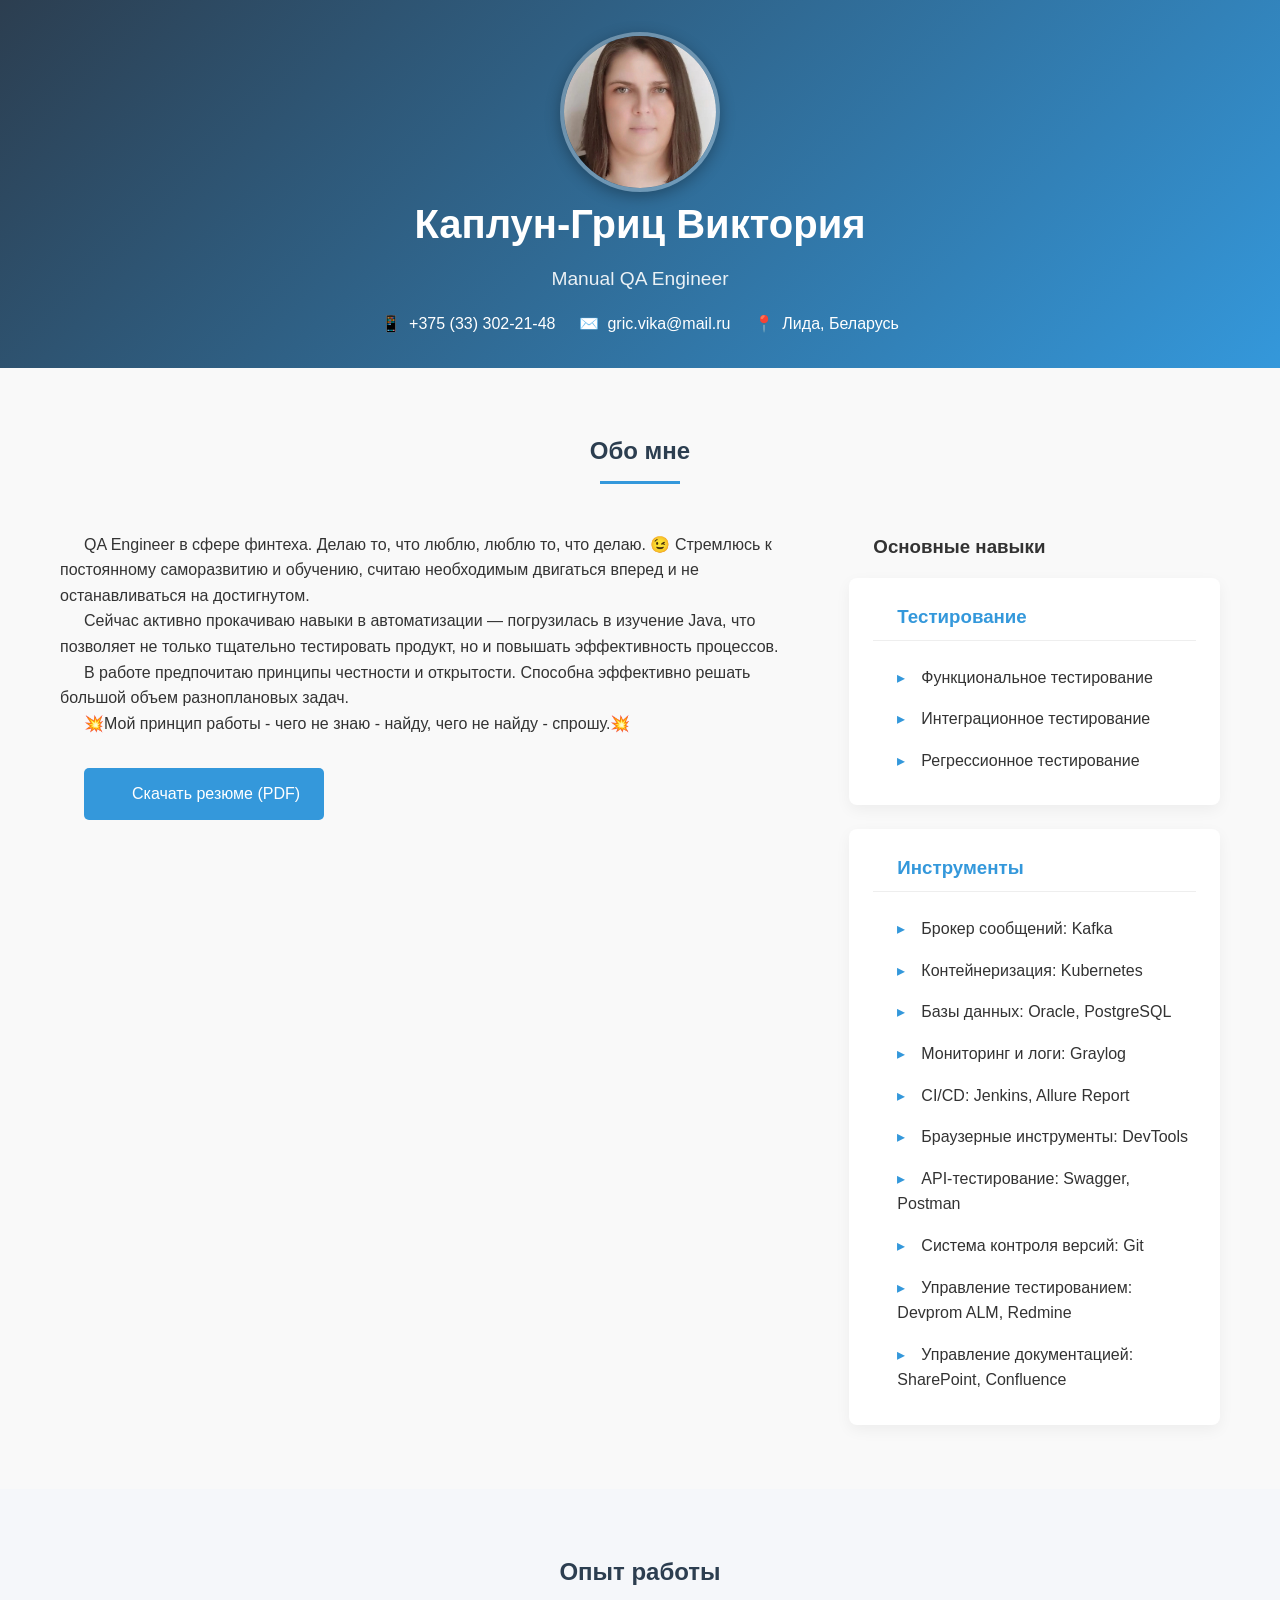
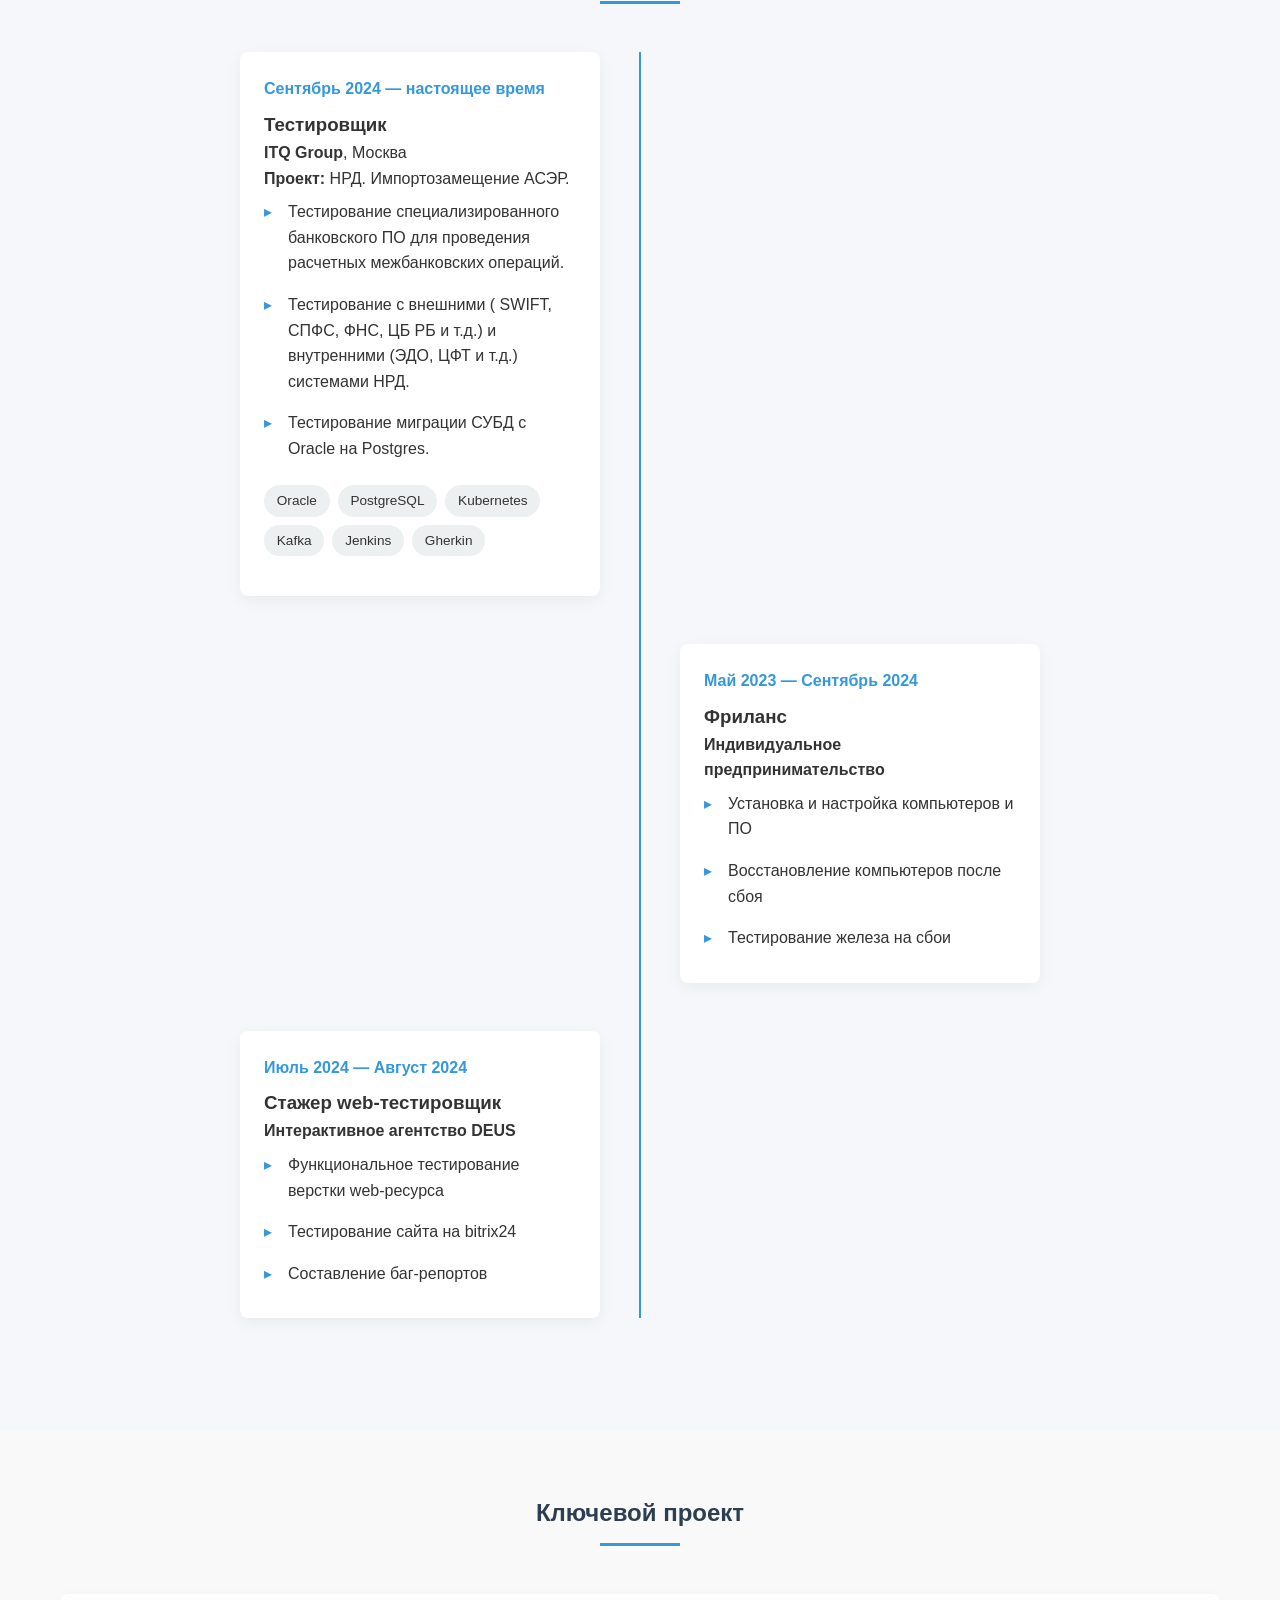
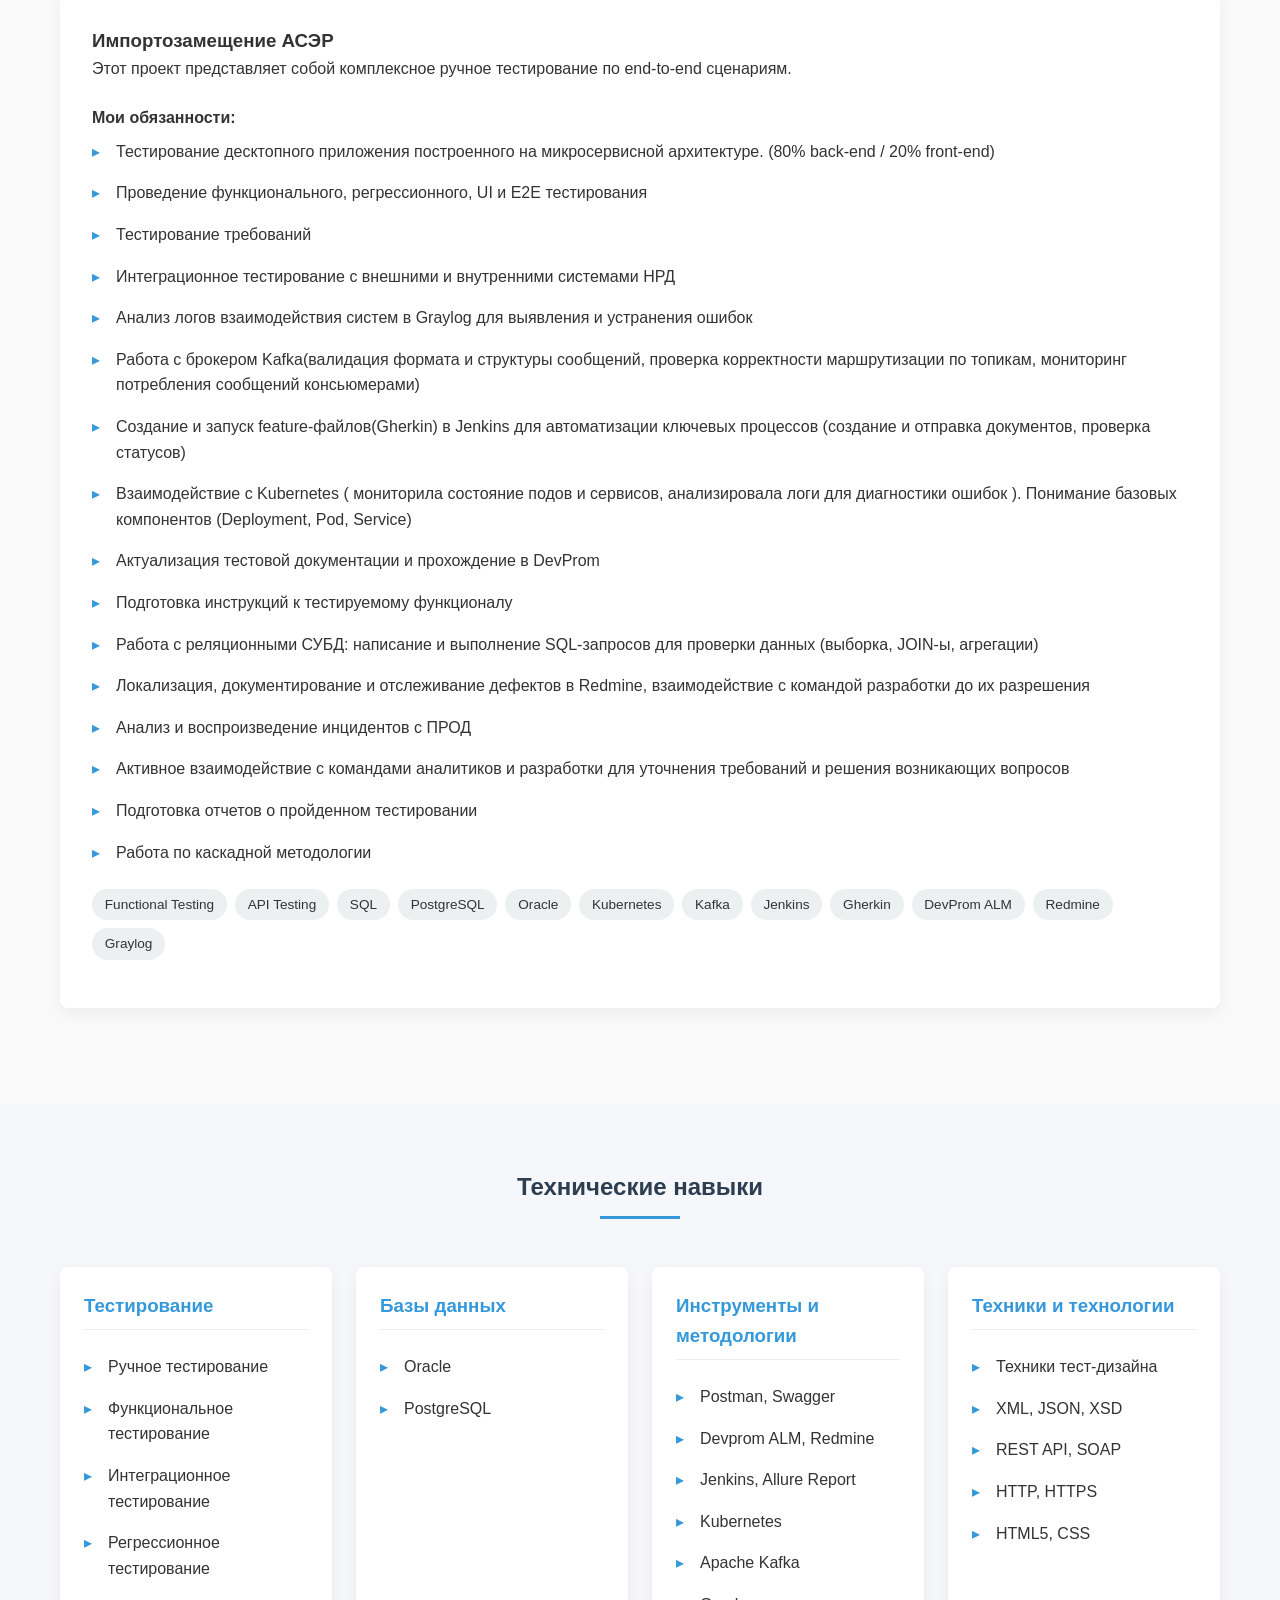
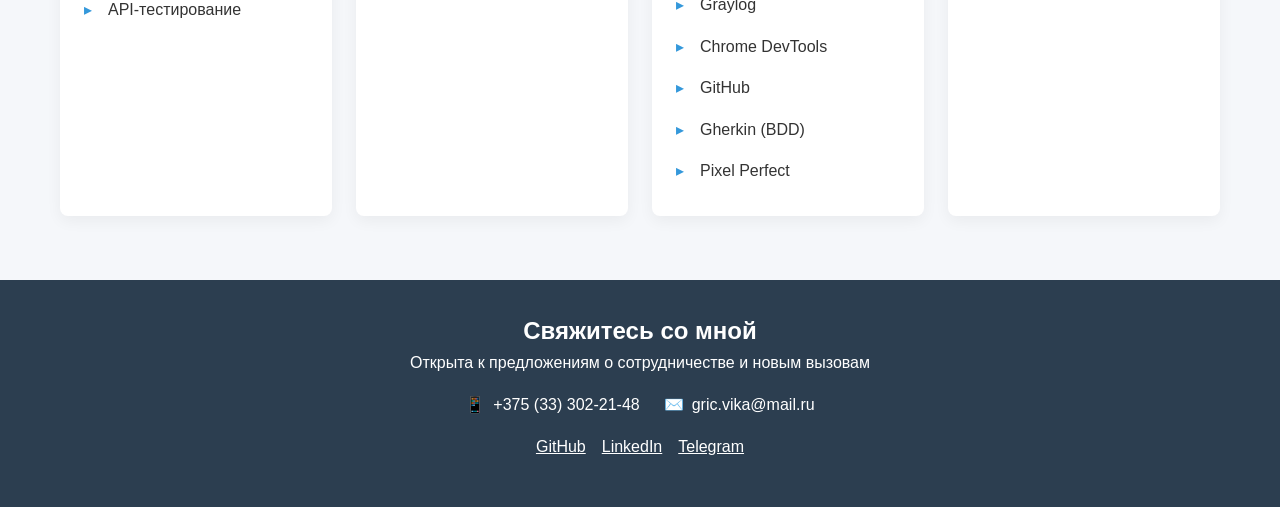
==== index.html @ e488e5c4 "Rename Untitled-2.html to index.html" ====
<!DOCTYPE html>
<html lang="ru">
<head>
    <meta charset="UTF-8">
    <meta name="viewport" content="width=device-width, initial-scale=1.0">
    <title>Каплун-Гриц Виктория | QA Engineer</title>
    <link rel="stylesheet" href="style.css">
</head>
<body>
    <header>
        <div class="container">
            <div class="header-content">
                <!-- Заглушка для фото - в реальном сайте нужно заменить на реальное фото -->
                    <img src="фото1.jpg" alt="avatar" class="header__avatar" />
                </div>
                <div>
                    <h1>Каплун-Гриц Виктория</h1>
                    <p class="tagline"> Manual QA Engineer</p>
                    <div class="contact-info">
                        <div class="contact-item">
                            <span>📱</span>
                            <span>+375 (33) 302-21-48</span>
                        </div>
                        <div class="contact-item">
                            <span>✉️</span>
                            <span>gric.vika@mail.ru</span>
                        </div>
                        <div class="contact-item">
                            <span>📍</span>
                            <span>Лида, Беларусь</span>
                        </div>
                    </div>
                </div>
            </div>
        </div>
    </header>

    <section id="about">
        <div class="container">
            <h2 class="section-title">Обо мне</h2>
            <div class="about-content">
                <div>
                    <p>QA Engineer в сфере финтеха. Делаю то, что люблю, люблю то, что делаю. <span>😉</span> Стремлюсь к постоянному саморазвитию и обучению, считаю необходимым двигаться вперед и не останавливаться на достигнутом.</p>
                    <p> Сейчас активно прокачиваю навыки в автоматизации — погрузилась в изучение Java, что позволяет не только тщательно тестировать продукт, но и повышать эффективность процессов.</p>
                    <p> В работе предпочитаю принципы честности и открытости. Способна эффективно решать большой объем разноплановых задач.</p> 
                    <p><span>💥</span>Мой принцип работы - чего не знаю - найду, чего не найду - спрошу.<span>💥</span></p>
                    
                    <div style="margin-top: 2rem;">
                        <a href="https://drive.google.com/file/d/1GbGP9nnU_aeHZglMym1OYXLiEDgFWVyx/view?usp=drivesdk" class="btn">Скачать резюме (PDF)</a>
                    </div>
                </div>
                
                <div>
                    <h3 style="margin-bottom: 1rem;">Основные навыки</h3>
                    <div class="skills-grid">
                        <div class="skill-category">
                            <h3>Тестирование</h3>
                            <ul class="skill-list">
                                <li>Функциональное тестирование</li>
                                <li>Интеграционное тестирование</li>
                                <li>Регрессионное тестирование</li>
                            </ul>
                        </div>
                        
                        <div class="skill-category">
                            <h3>Инструменты</h3>
                            <ul class="skill-list">
                                <li>Брокер сообщений: Kafka</li>
                                <li>Контейнеризация: Kubernetes</li>
                                <li>Базы данных: Oracle, PostgreSQL</li>
                                <li>Мониторинг и логи: Graylog</li>
                                <li>CI/CD: Jenkins, Allure Report</li>
                                <li>Браузерные инструменты: DevTools</li>
                                <li>API-тестирование: Swagger, Postman</li>
                                <li>Система контроля версий: Git</li>
                                <li>Управление тестированием: Devprom ALM, Redmine</li>
                                <li>Управление документацией: SharePoint, Confluence</li>
                            </ul>
                        </div>
                    </div>
                </div>
            </div>
        </div>
    </section>

    <section id="experience" style="background-color: #f5f7fa;">
        <div class="container">
            <h2 class="section-title">Опыт работы</h2>
            
            <div class="timeline">
                <div class="timeline-item">
                    <div class="timeline-content">
                        <div class="timeline-date">Сентябрь 2024 — настоящее время</div>
                        <h3>Тестировщик</h3>
                        <p><strong>ITQ Group</strong>, Москва</p>
                        <p><strong>Проект:</strong> НРД. Импортозамещение АСЭР.</p>
                        <ul class="skill-list">
                        <li>Тестирование специализированного банковского ПО для проведения расчетных
                          межбанковских операций.</li> 
                        <li>Тестирование с внешними ( SWIFT, СПФС, ФНС, ЦБ РБ и т.д.) и
                          внутренними (ЭДО, ЦФТ и т.д.) системами НРД.</li>
                        <li>Тестирование миграции СУБД с Oracle на Postgres.</li>
                        </ul>
                        <div class="tech-stack">
                            <span class="tech-tag">Oracle</span>
                            <span class="tech-tag">PostgreSQL</span>
                            <span class="tech-tag">Kubernetes</span>
                            <span class="tech-tag">Kafka</span>
                            <span class="tech-tag">Jenkins</span>
                            <span class="tech-tag">Gherkin</span>
                        </div>
                    </div>
                </div>
                
                <div class="timeline-item">
                    <div class="timeline-content">
                        <div class="timeline-date">Май 2023 — Сентябрь 2024</div>
                        <h3>Фриланс</h3>
                        <p><strong>Индивидуальное предпринимательство</strong></p>
                        <ul class="skill-list">
                            <li>Установка и настройка компьютеров и ПО</li>
                            <li>Восстановление компьютеров после сбоя</li>
                            <li>Тестирование железа на сбои</li>
                        </ul>
                    </div>
                </div>
                
                <div class="timeline-item">
                    <div class="timeline-content">
                        <div class="timeline-date">Июль 2024 — Август 2024</div>
                        <h3>Стажер web-тестировщик</h3>
                        <p><strong>Интерактивное агентство DEUS</strong></p>
                        <ul class="skill-list">
                            <li>Функциональное тестирование верстки web-ресурса</li>
                            <li>Тестирование сайта на bitrix24</li>
                            <li>Составление баг-репортов</li>
                        </ul>
                    </div>
                </div>
            </div>
        </div>
    </section>

    <section id="projects">
        <div class="container">
            <h2 class="section-title">Ключевой проект</h2>
            
            <div class="project-highlight">
                <h3>Импортозамещение АСЭР</h3>
                <p>Этот проект представляет собой комплексное ручное тестирование по end-to-end сценариям.</p>
                
                <h4 style="margin-top: 1.5rem;">Мои обязанности:</h4>
                <ul class="skill-list">
                    <li>Тестирование десктопного приложения построенного на микросервисной архитектуре. (80%
back-end / 20% front-end)</li>
                    <li>Проведение функционального, регрессионного, UI и E2E тестирования</li>
                    <li>Тестирование требований</li>
                    <li>Интеграционное тестирование с внешними и внутренними системами НРД</li>
                    <li>Анализ логов взаимодействия систем в Graylog для выявления и устранения ошибок</li>
                    <li>Работа с брокером Kafka(валидация формата и структуры сообщений, проверка
корректности маршрутизации по топикам, мониторинг потребления сообщений
консьюмерами)</li>
                    <li>Создание и запуск feature-файлов(Gherkin) в Jenkins для автоматизации ключевых процессов
(создание и отправка документов, проверка статусов)</li>
                    <li>Взаимодействие с Kubernetes ( мониторила состояние подов и сервисов, анализировала логи
для диагностики ошибок ). Понимание базовых компонентов (Deployment, Pod, Service)</li>
                    <li>Актуализация тестовой документации и прохождение в DevProm</li>
                    <li>Подготовка инструкций к тестируемому функционалу</li>
                    <li>Работа с реляционными СУБД: написание и выполнение SQL-запросов для проверки данных
(выборка, JOIN-ы, агрегации)</li>
                    <li>Локализация, документирование и отслеживание дефектов в Redmine, взаимодействие с
командой разработки до их разрешения</li>
                    <li>Анализ и воспроизведение инцидентов с ПРОД</li>
                    <li>Активное взаимодействие с командами аналитиков и разработки для уточнения требований
и решения возникающих вопросов</li>
                    <li>Подготовка отчетов о пройденном тестировании</li>
                    <li>Работа по каскадной методологии</li>
                </ul>
                
                <div class="tech-stack">
                    <span class="tech-tag">Functional Testing</span>
                    <span class="tech-tag">API Testing</span>
                    <span class="tech-tag">SQL</span>
                    <span class="tech-tag">PostgreSQL</span>
                    <span class="tech-tag">Oracle</span>
                    <span class="tech-tag">Kubernetes</span>
                    <span class="tech-tag">Kafka</span>
                    <span class="tech-tag">Jenkins</span>
                    <span class="tech-tag">Gherkin</span>
                    <span class="tech-tag">DevProm ALM</span>
                    <span class="tech-tag">Redmine</span>
                    <span class="tech-tag">Graylog</span>
                </div>
            </div>
        </div>
    </section>

    <section id="skills" style="background-color: #f5f7fa;">
        <div class="container">
            <h2 class="section-title">Технические навыки</h2>
            
            <div class="skills-grid">
                <div class="skill-category">
                    <h3>Тестирование</h3>
                    <ul class="skill-list">
                        <li>Ручное тестирование</li>
                        <li>Функциональное тестирование</li>
                        <li>Интеграционное тестирование</li>
                        <li>Регрессионное тестирование</li>
                        <li>API-тестирование</li>
                    </ul>
                </div>
                
                <div class="skill-category">
                    <h3>Базы данных</h3>
                    <ul class="skill-list">
                        <li>Oracle</li>
                        <li>PostgreSQL</li>
                    </ul>
                </div>
                
                <div class="skill-category">
                    <h3>Инструменты и методологии</h3>
                    <ul class="skill-list">
                        <li>Postman, Swagger</li>
                        <li>Devprom ALM, Redmine</li>
                        <li>Jenkins, Allure Report</li>
                        <li>Kubernetes</li>
                        <li>Apache Kafka</li>
                        <li>Graylog</li>
                        <li>Chrome DevTools</li>
                        <li>GitHub</li>
                        <li>Gherkin (BDD)</li>
                        <li>Pixel Perfect</li>
                    </ul>
                </div>
                
                <div class="skill-category">
                    <h3>Техники и технологии</h3>
                    <ul class="skill-list">
                        <li>Техники тест-дизайна</li>
                        <li>XML, JSON, XSD</li>
                        <li>REST API, SOAP</li>
                        <li>HTTP, HTTPS</li>
                        <li>HTML5, CSS</li>
                    </ul>
                </div>
            </div>
        </div>
    </section>

    <footer>
        <div class="container">
            <h2>Свяжитесь со мной</h2>
            <p>Открыта к предложениям о сотрудничестве и новым вызовам</p>
            
            <div class="contact-info">
                <div class="contact-item">
                    <span>📱</span>
                    <span>+375 (33) 302-21-48</span>
                </div>
                <div class="contact-item">
                    <span>✉️</span>
                    <span>gric.vika@mail.ru</span>
                </div>
            </div>
            
            <div class="social-links">
                <!-- В реальном сайте нужно добавить реальные ссылки -->
                <a href="https://github.com/ViktoryiaKaplunHryts" style="color: white;">GitHub</a>
                <a href="https://www.linkedin.com/in/victoryia-kaplun-hryts-qa-engineer/" style="color: white;">LinkedIn</a>
                <a href="https://t.me/Victoryia_Kaplun_Hryts" style="color: white;">Telegram</a>
            </div>
        </div>
    </footer>
</body>
</html>
---- style.css ----
:root {
    --primary: #2c3e50;
    --secondary: #3498db;
    --accent: #e74c3c;
    --light: #ecf0f1;
    --dark: #2c3e50;
    --gray: #95a5a6;
}

* {
    margin: 0;
    padding: 0;
    box-sizing: border-box;
    font-family: 'Segoe UI', Tahoma, Geneva, Verdana, sans-serif;
}

body {
    background-color: #f9f9f9;
    color: #333;
    line-height: 1.6;
}

.container {
    max-width: 1200px;
    margin: 0 auto;
    padding: 0 20px;
}

header {
    background: linear-gradient(135deg, var(--primary), var(--secondary));
    color: white;
    padding: 2rem 0;
    text-align: center;
}

.header-content {
    display: flex;
    flex-direction: column;
    align-items: center;
    gap: 1rem;
}
.header__avatar {
    border-radius: 50%;
    border: 4px solid rgba(255, 255, 255, 0.3);
    box-shadow: 0 4px 15px 0px rgba(0, 0, 0, 0.3);
    object-fit: cover;
    width: 160px;
    height: 160px;
    display: block;
    margin: 0 auto;
}

.header__avatar:hover {
    border: 4px solid #ffd700;
    transform: scale(1.05);
    transition: all 0.3s ease;
}
.profile-img {
    width: 150px;
    height: 150px;
    border-radius: 50%;
    object-fit: cover;
    border: 5px solid rgba(255,255,255,0.3);
}

h1 {
    font-size: 2.5rem;
    margin-bottom: 0.5rem;
}

.tagline {
    font-size: 1.2rem;
    opacity: 0.9;
}

.contact-info {
    display: flex;
    gap: 1.5rem;
    margin-top: 1rem;
    flex-wrap: wrap;
    justify-content: center;
}

.contact-item {
    display: flex;
    align-items: center;
    gap: 0.5rem;
}

section {
    padding: 4rem 0;
}

.section-title {
    text-align: center;
    margin-bottom: 3rem;
    color: var(--primary);
    position: relative;
}

.section-title:after {
    content: '';
    display: block;
    width: 80px;
    height: 3px;
    background: var(--secondary);
    margin: 10px auto;
}

.about-content {
    display: grid;
    grid-template-columns: 2fr 1fr;
    gap: 3rem;
    align-items: start;
    text-indent: 1.5em;
}

.skills-grid {
    display: grid;
    grid-template-columns: repeat(auto-fill, minmax(250px, 1fr));
    gap: 1.5rem;
}

.skill-category {
    background: white;
    border-radius: 8px;
    padding: 1.5rem;
    box-shadow: 0 5px 15px rgba(0,0,0,0.05);
    transition: transform 0.3s ease;
}

.skill-category:hover {
    transform: translateY(-5px);
}

.skill-category h3 {
    color: var(--secondary);
    margin-bottom: 1rem;
    padding-bottom: 0.5rem;
    border-bottom: 1px solid #eee;
}

.skill-list {
    list-style-type: none;
}

.skill-list li {
    padding: 0.5rem 0;
    position: relative;
    padding-left: 1.5rem;
}

.skill-list li:before {
    content: '▸';
    position: absolute;
    left: 0;
    color: var(--secondary);
}

.timeline {
    position: relative;
    max-width: 800px;
    margin: 0 auto;
}

.timeline:before {
    content: '';
    position: absolute;
    left: 50%;
    top: 0;
    bottom: 0;
    width: 2px;
    background: var(--secondary);
    transform: translateX(-50%);
}

.timeline-item {
    margin-bottom: 3rem;
    position: relative;
    width: 45%;
}

.timeline-item:nth-child(odd) {
    left: 0;
}

.timeline-item:nth-child(even) {
    left: 55%;
}

.timeline-content {
    background: white;
    padding: 1.5rem;
    border-radius: 8px;
    box-shadow: 0 5px 15px rgba(0,0,0,0.05);
}

.timeline-date {
    font-weight: bold;
    color: var(--secondary);
    margin-bottom: 0.5rem;
    
}

.project-highlight {
    background: white;
    border-radius: 8px;
    padding: 2rem;
    margin-bottom: 2rem;
    box-shadow: 0 5px 15px rgba(0,0,0,0.05);
}

.tech-stack {
    display: flex;
    flex-wrap: wrap;
    gap: 0.5rem;
    margin: 1rem 0;
}

.tech-tag {
    background: var(--light);
    padding: 0.3rem 0.8rem;
    border-radius: 20px;
    font-size: 0.85rem;
}

footer {
    background: var(--dark);
    color: white;
    text-align: center;
    padding: 2rem 0;
}

.social-links {
    display: flex;
    justify-content: center;
    gap: 1rem;
    margin: 1rem 0;
}

.btn {
    display: inline-block;
    background: var(--secondary);
    color: white;
    padding: 0.8rem 1.5rem;
    border-radius: 5px;
    text-decoration: none;
    transition: background 0.3s ease;
}

.btn:hover {
    background: #2980b9;
}

@media (max-width: 768px) {
    .about-content {
        grid-template-columns: 1fr;
    }
    
    .timeline:before {
        left: 30px;
    }
    
    .timeline-item {
        width: 100%;
        padding-left: 70px;
    }
    
    .timeline-item:nth-child(even) {
        left: 0;
    }
}
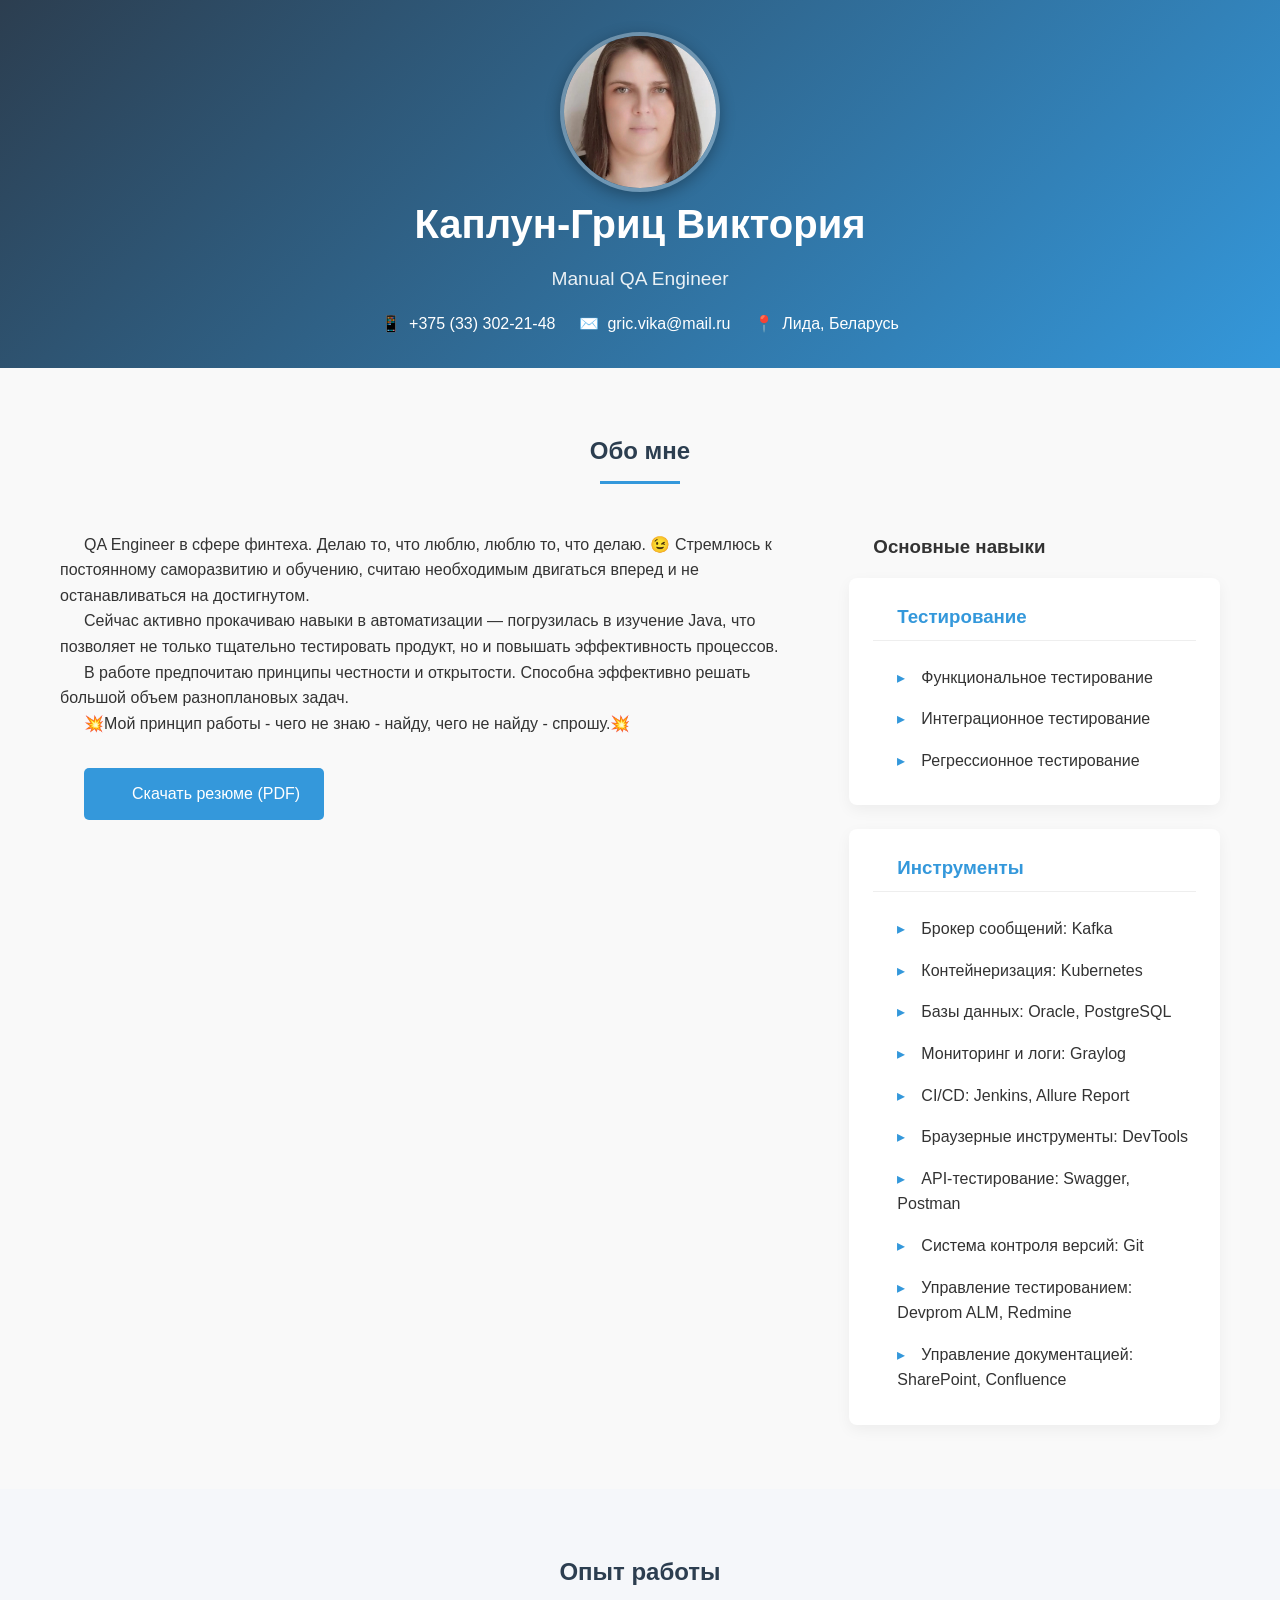
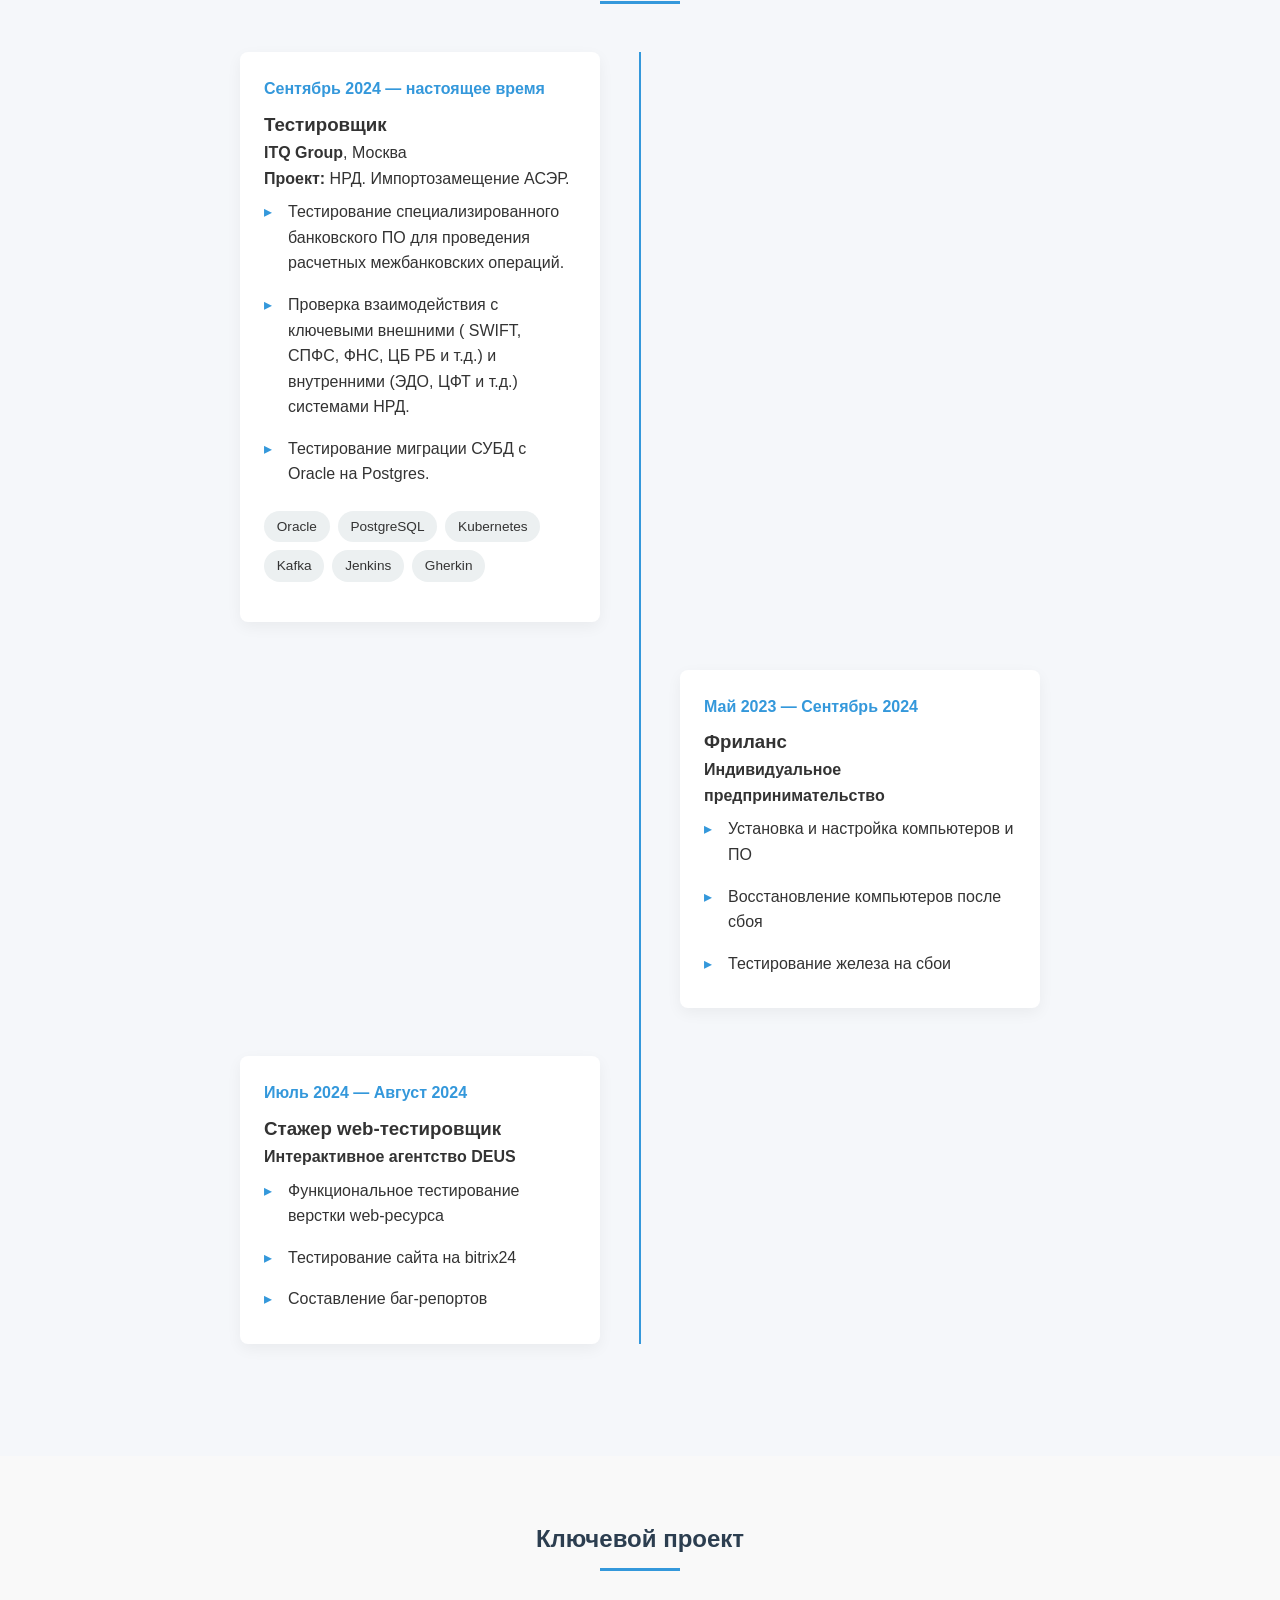
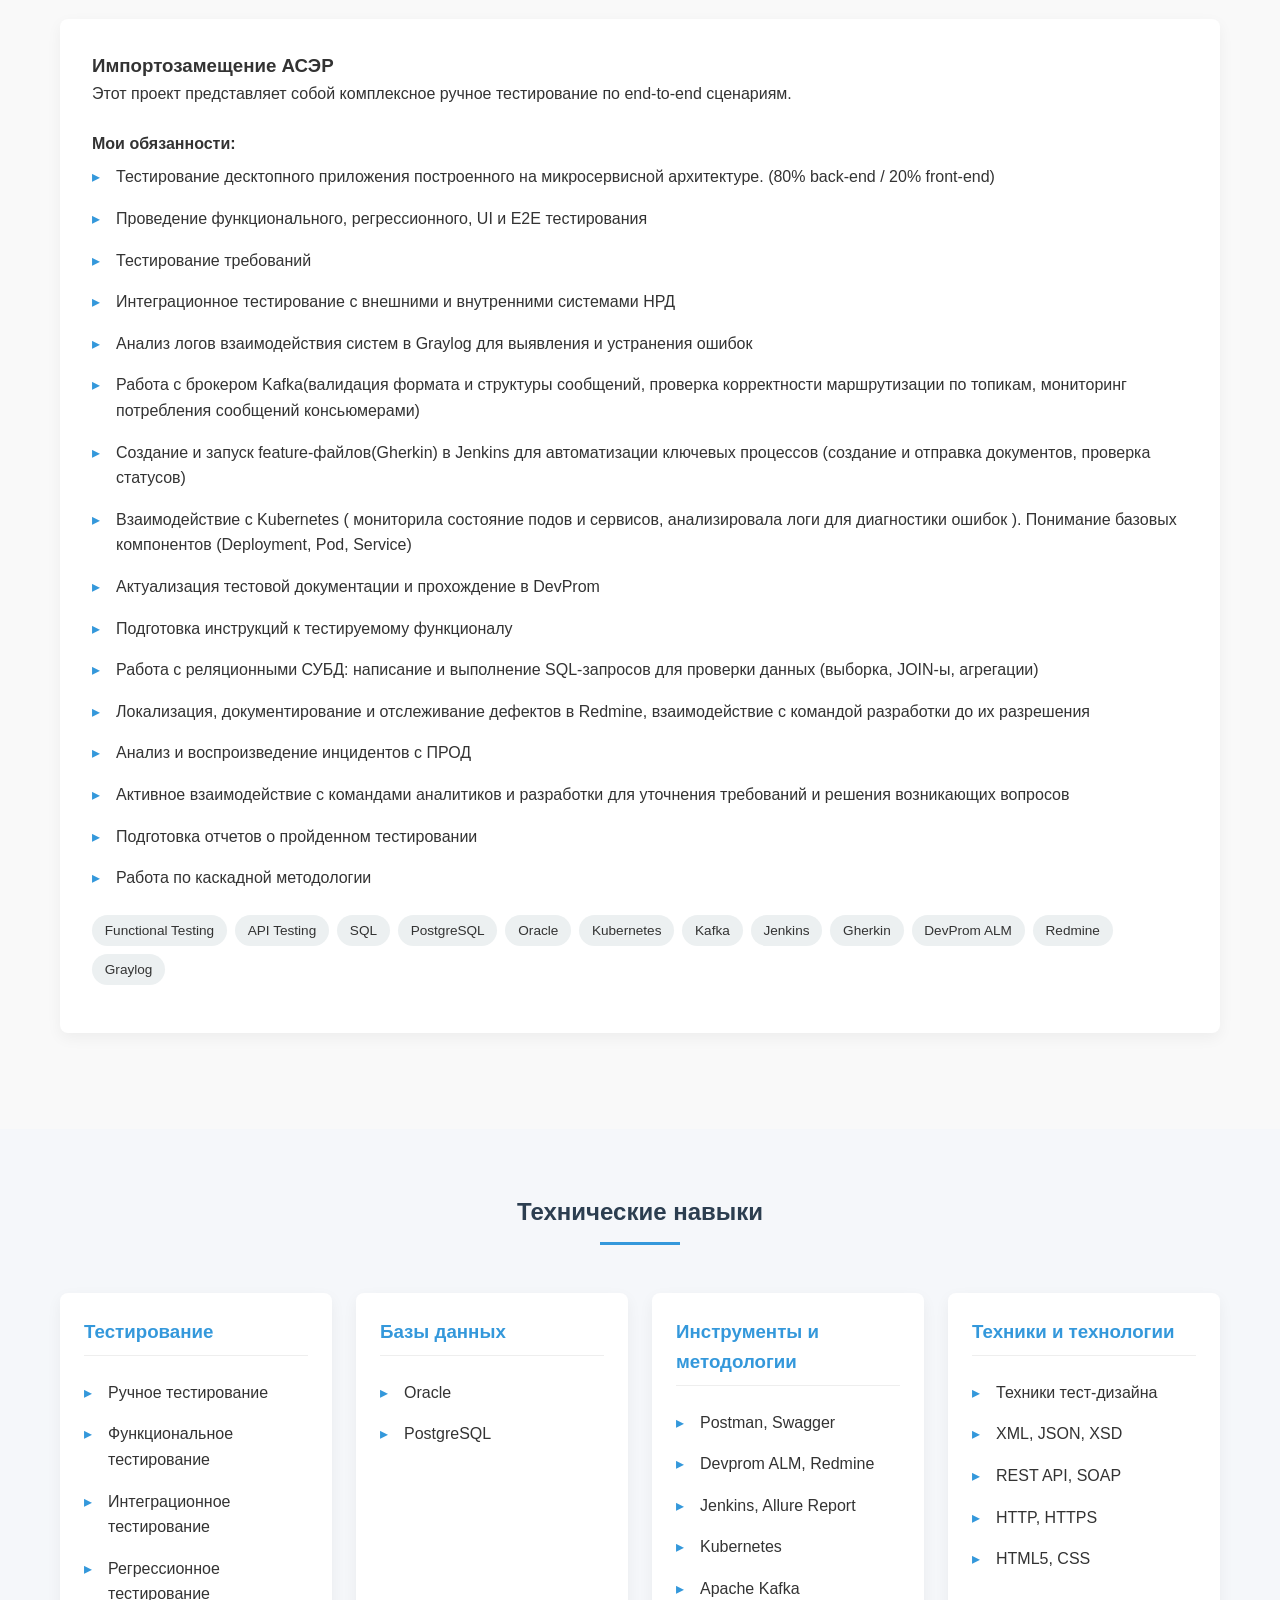
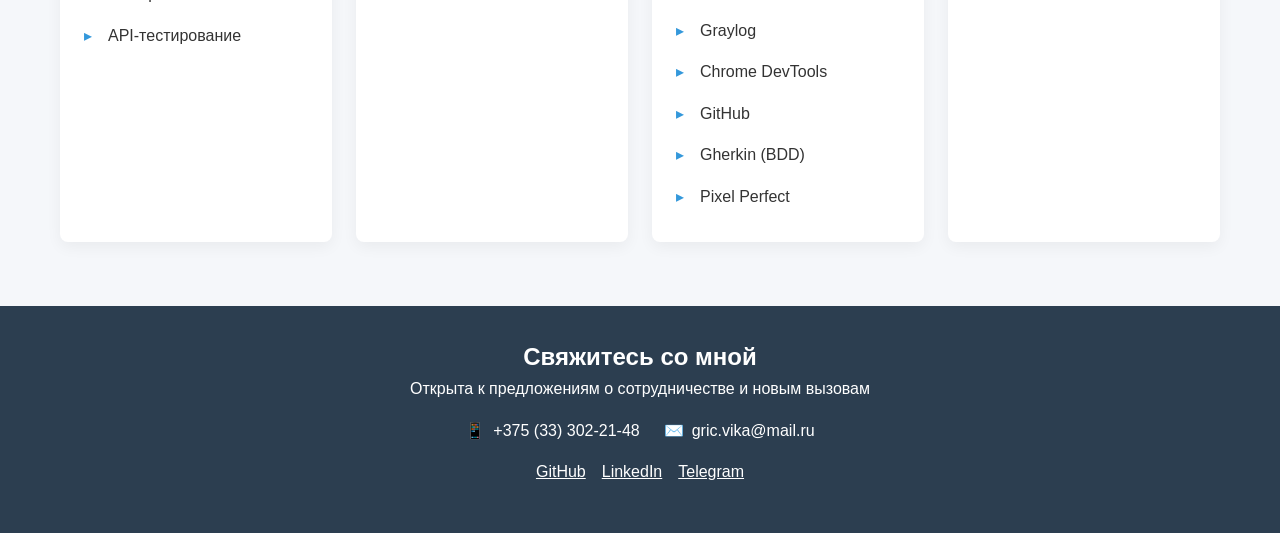
==== commit ae7c1018: "Update index.html" ====
--- a/index.html
+++ b/index.html
@@ -97,8 +97,7 @@
                         <ul class="skill-list">
                         <li>Тестирование специализированного банковского ПО для проведения расчетных
                           межбанковских операций.</li> 
-                        <li>Тестирование с внешними ( SWIFT, СПФС, ФНС, ЦБ РБ и т.д.) и
-                          внутренними (ЭДО, ЦФТ и т.д.) системами НРД.</li>
+                        <li>Проверка взаимодействия с ключевыми внешними ( SWIFT, СПФС, ФНС, ЦБ РБ и т.д.) и внутренними (ЭДО, ЦФТ и т.д.) системами НРД.</li>
                         <li>Тестирование миграции СУБД с Oracle на Postgres.</li>
                         </ul>
                         <div class="tech-stack">
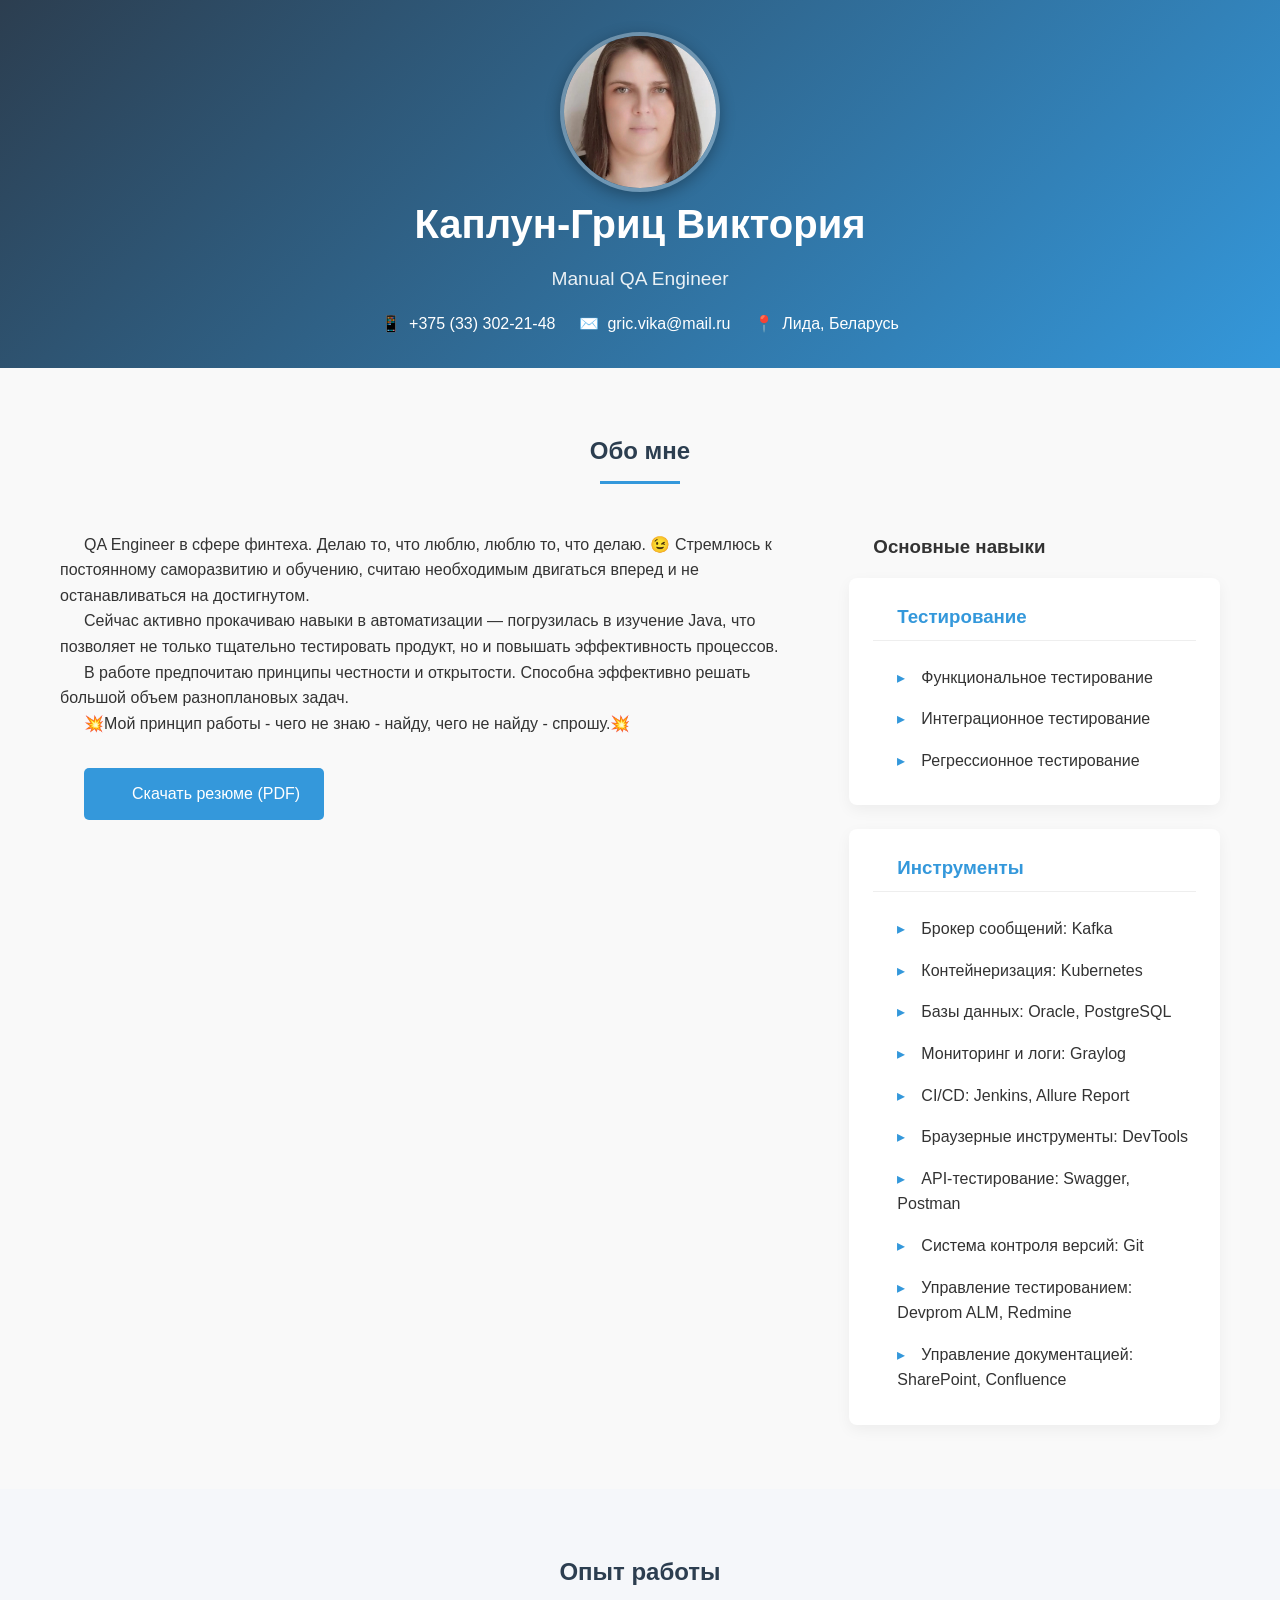
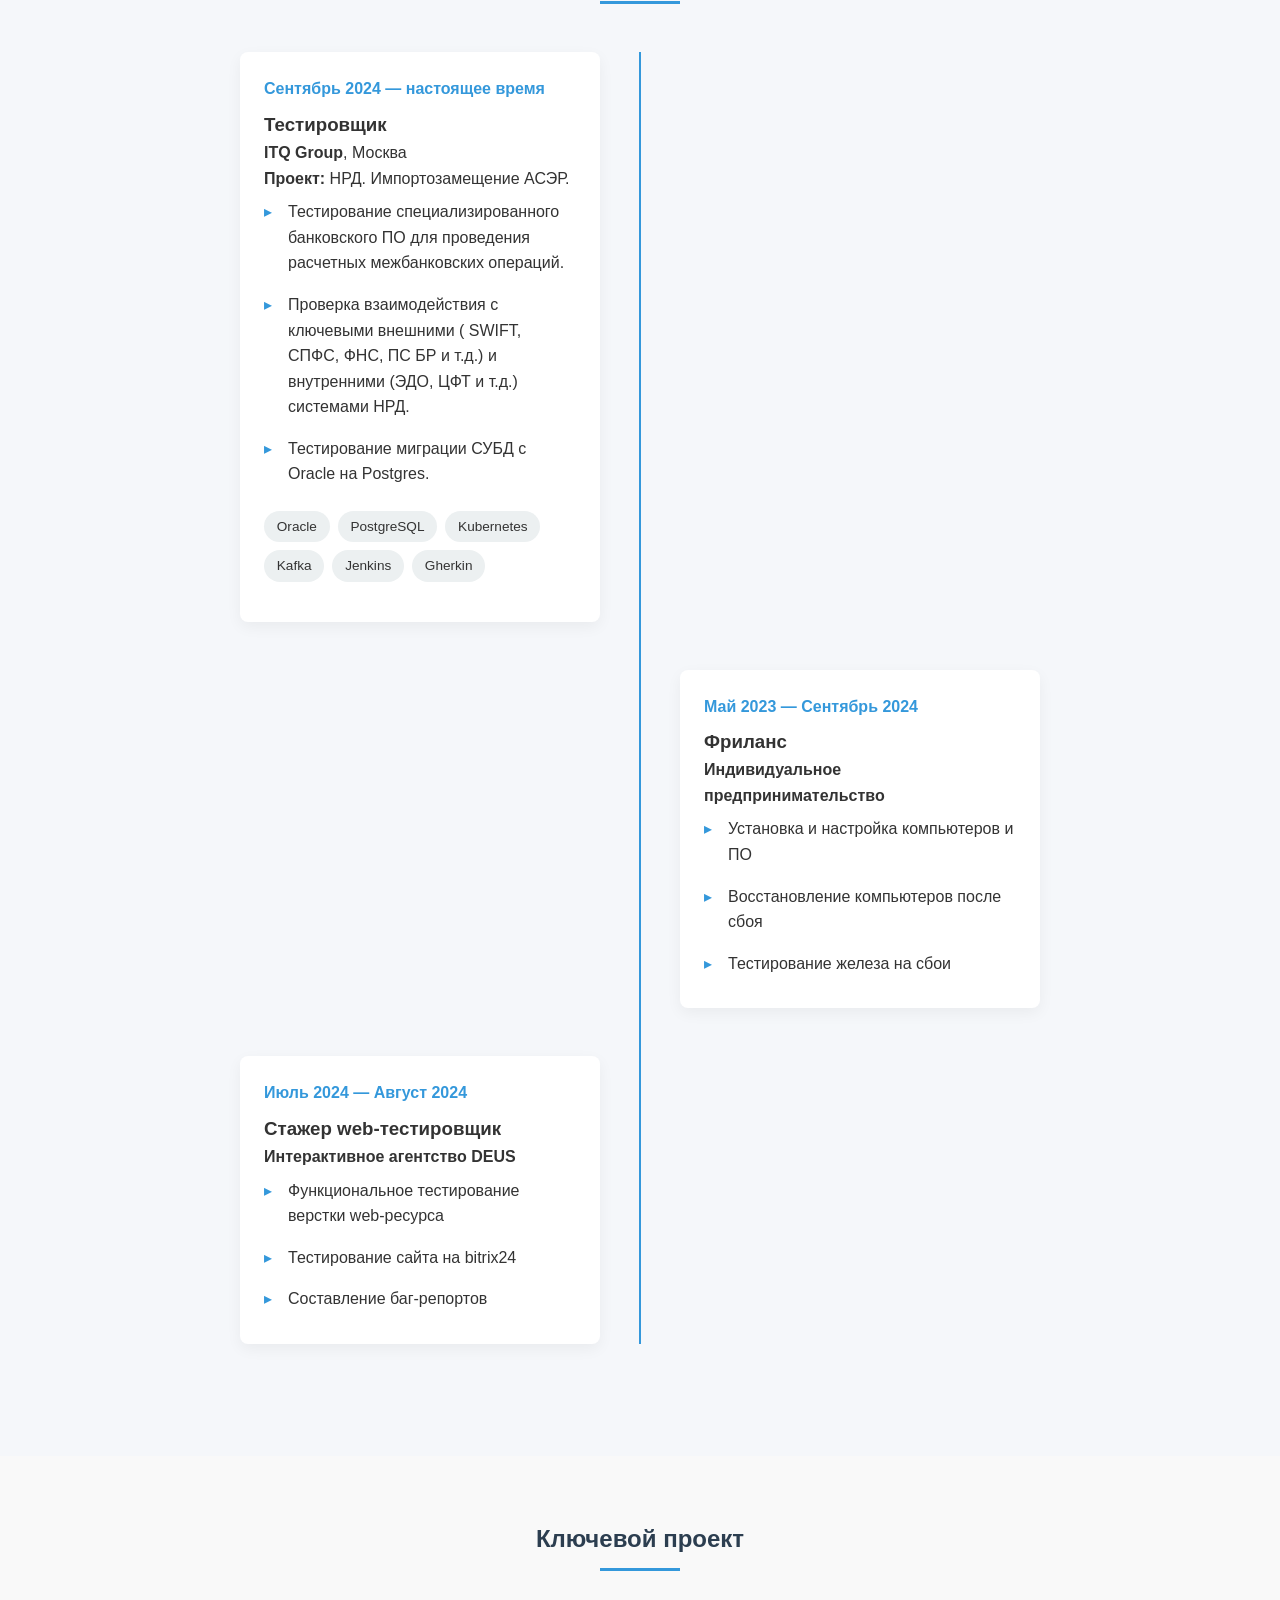
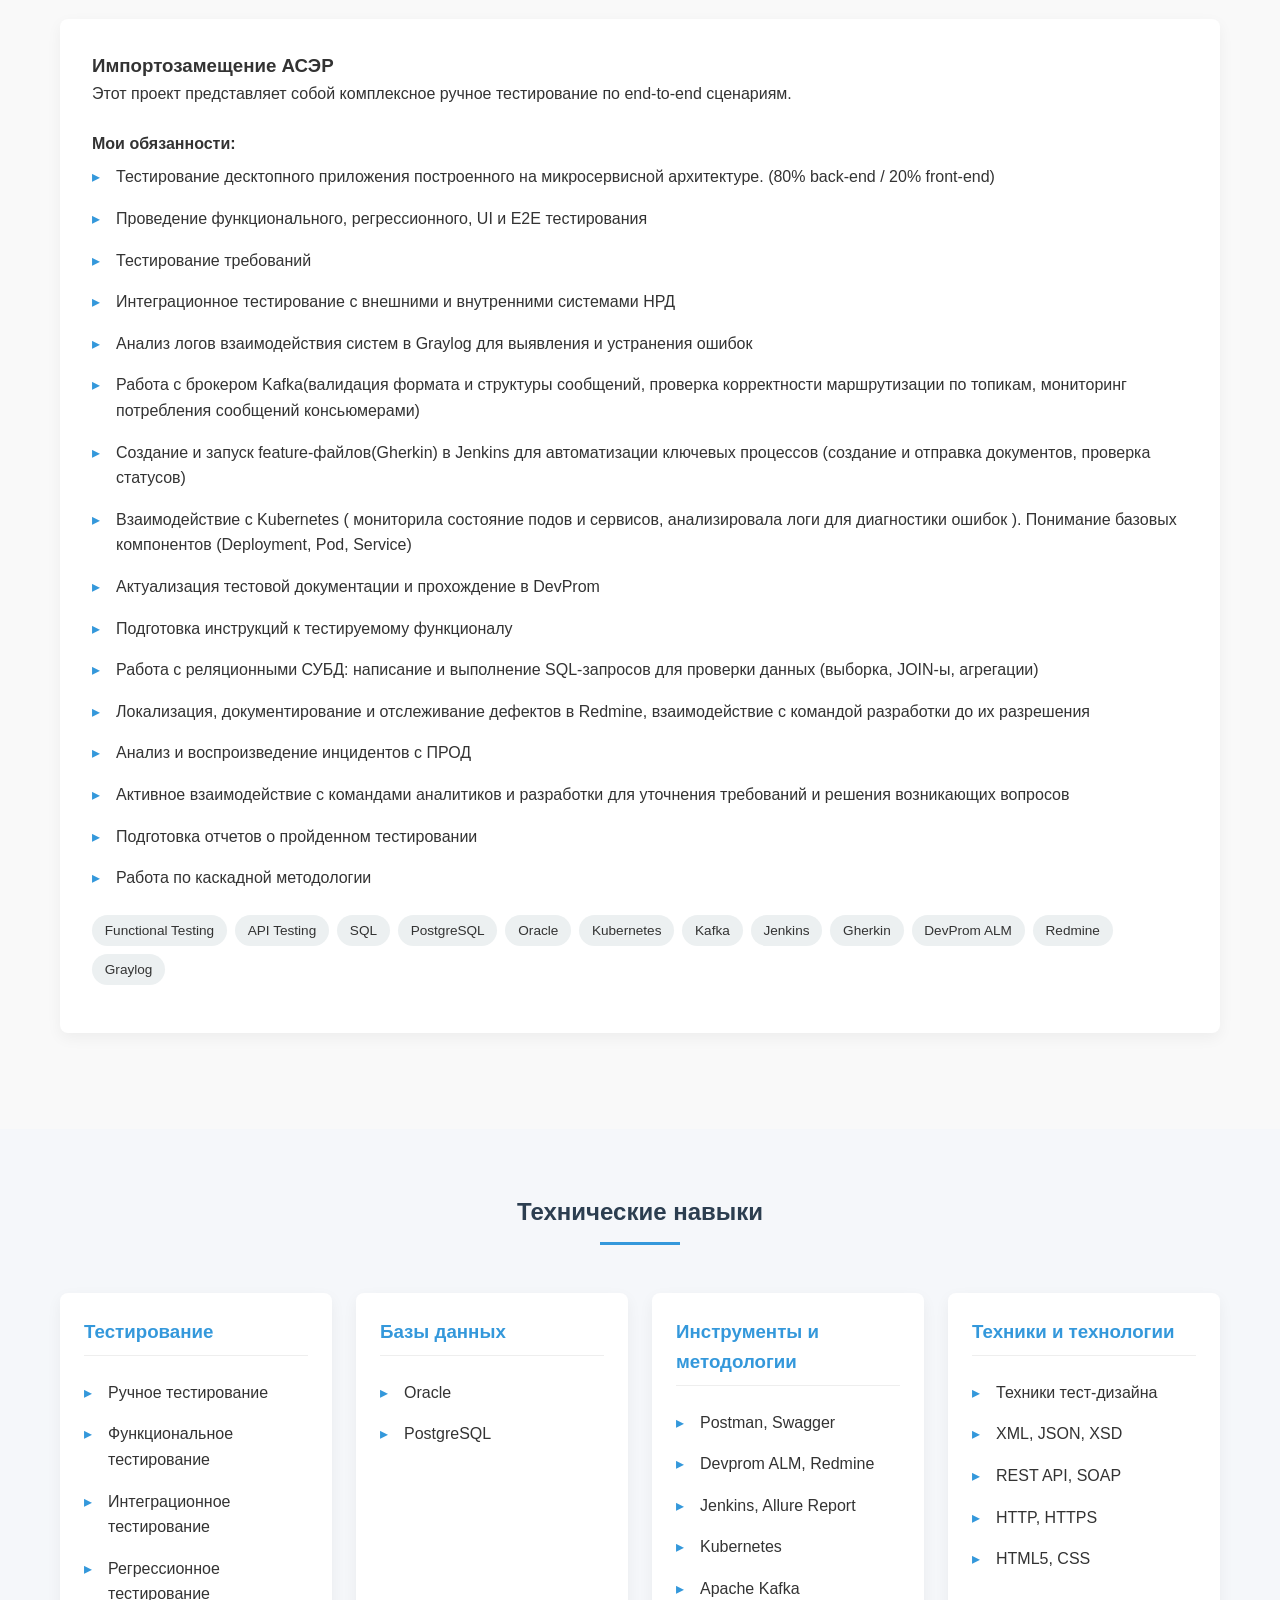
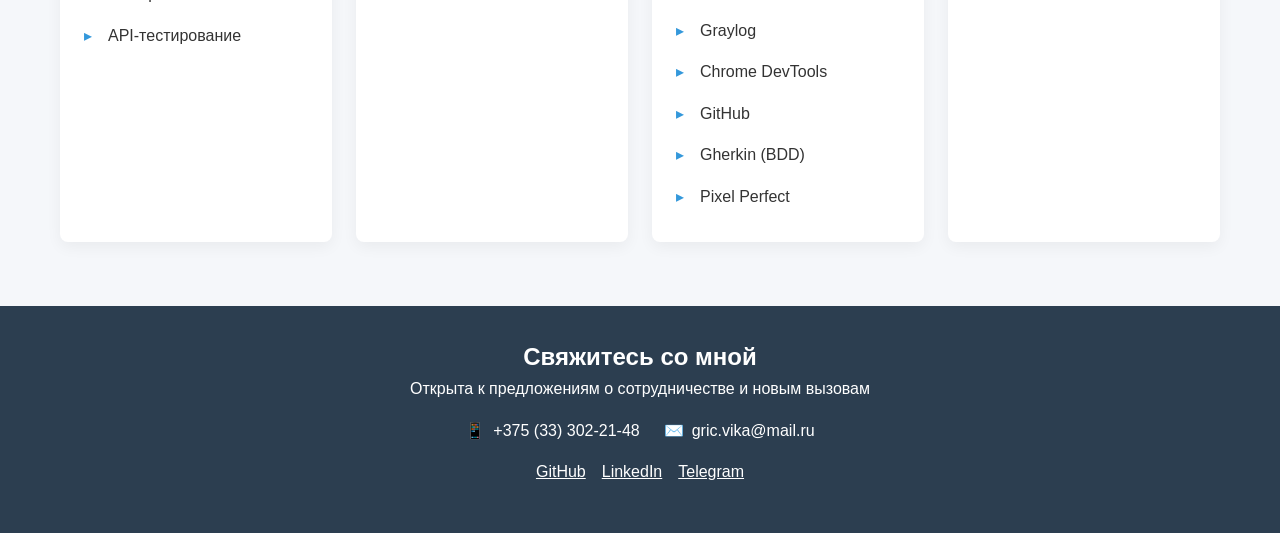
==== commit 21b9c671: "Update index.html" ====
--- a/index.html
+++ b/index.html
@@ -10,7 +10,6 @@
     <header>
         <div class="container">
             <div class="header-content">
-                <!-- Заглушка для фото - в реальном сайте нужно заменить на реальное фото -->
                     <img src="фото1.jpg" alt="avatar" class="header__avatar" />
                 </div>
                 <div>
@@ -97,7 +96,7 @@
                         <ul class="skill-list">
                         <li>Тестирование специализированного банковского ПО для проведения расчетных
                           межбанковских операций.</li> 
-                        <li>Проверка взаимодействия с ключевыми внешними ( SWIFT, СПФС, ФНС, ЦБ РБ и т.д.) и внутренними (ЭДО, ЦФТ и т.д.) системами НРД.</li>
+                        <li>Проверка взаимодействия с ключевыми внешними ( SWIFT, СПФС, ФНС, ПС БР и т.д.) и внутренними (ЭДО, ЦФТ и т.д.) системами НРД.</li>
                         <li>Тестирование миграции СУБД с Oracle на Postgres.</li>
                         </ul>
                         <div class="tech-stack">
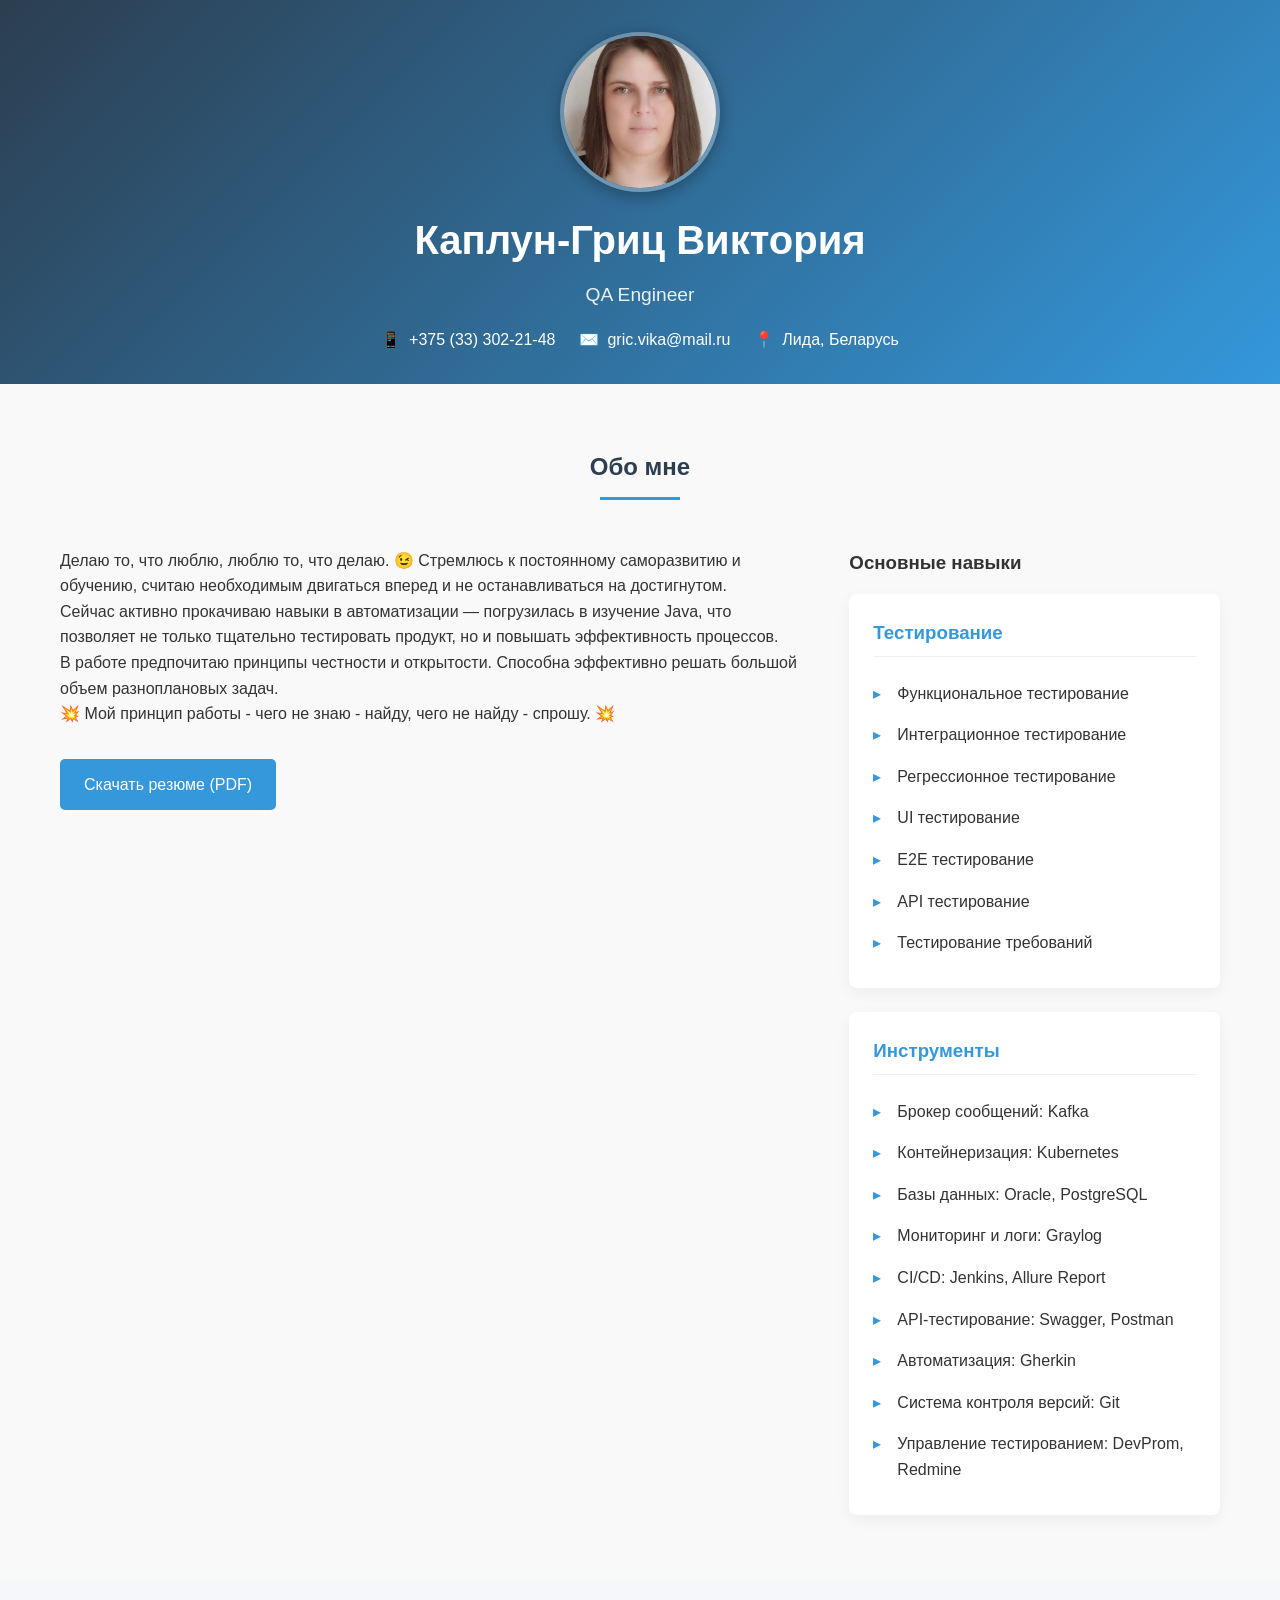
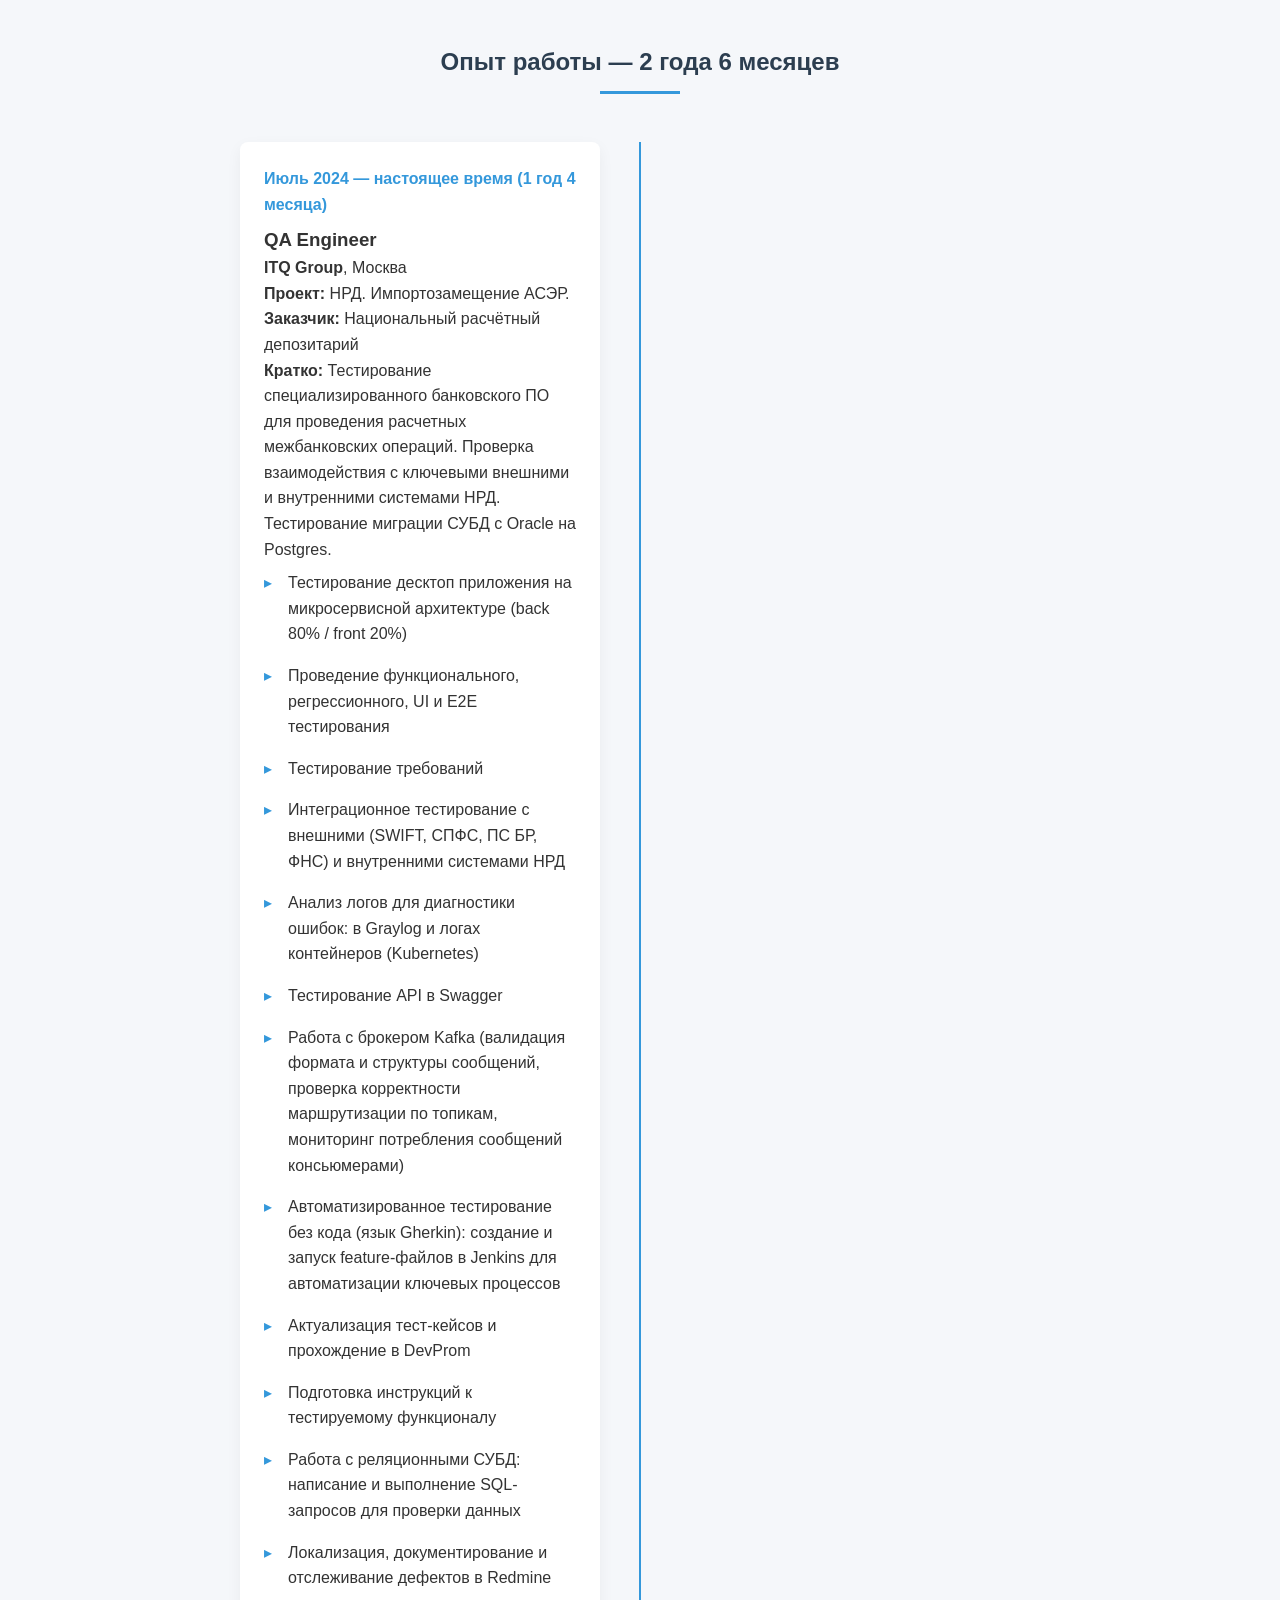
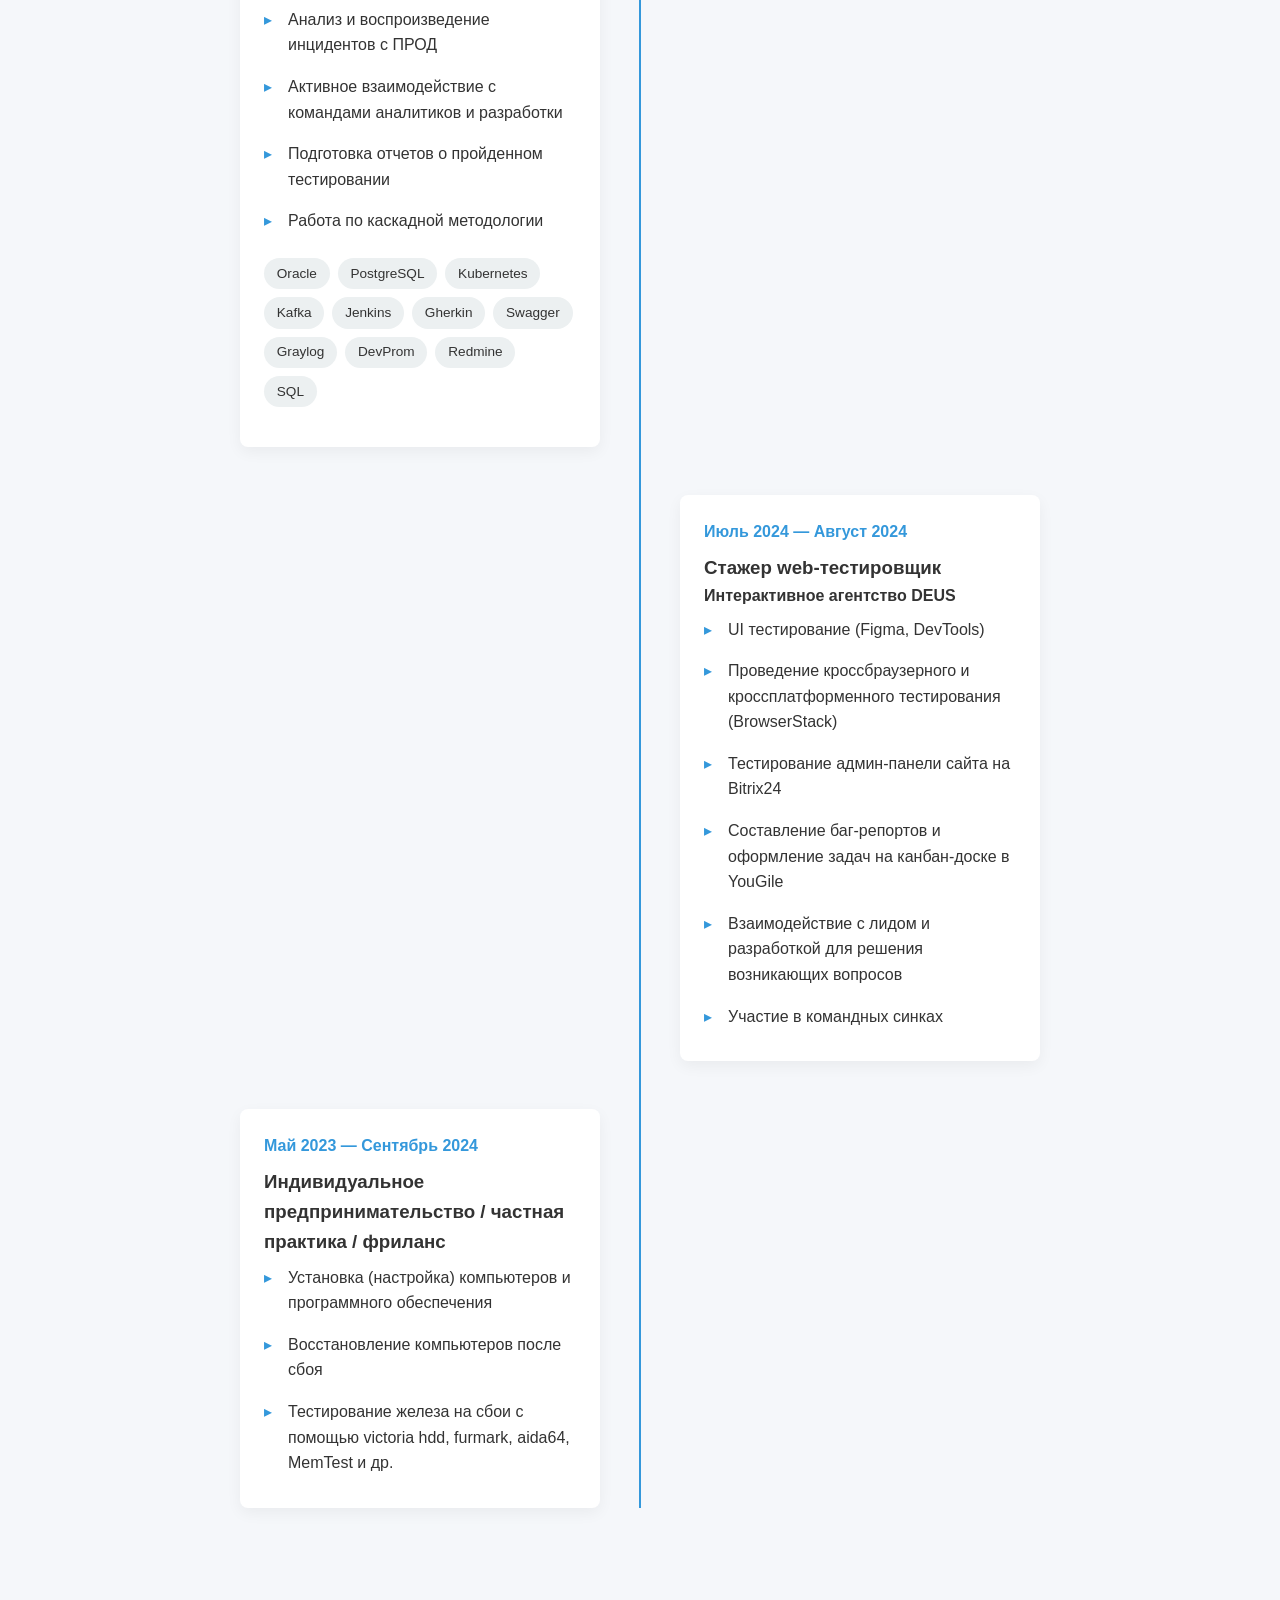
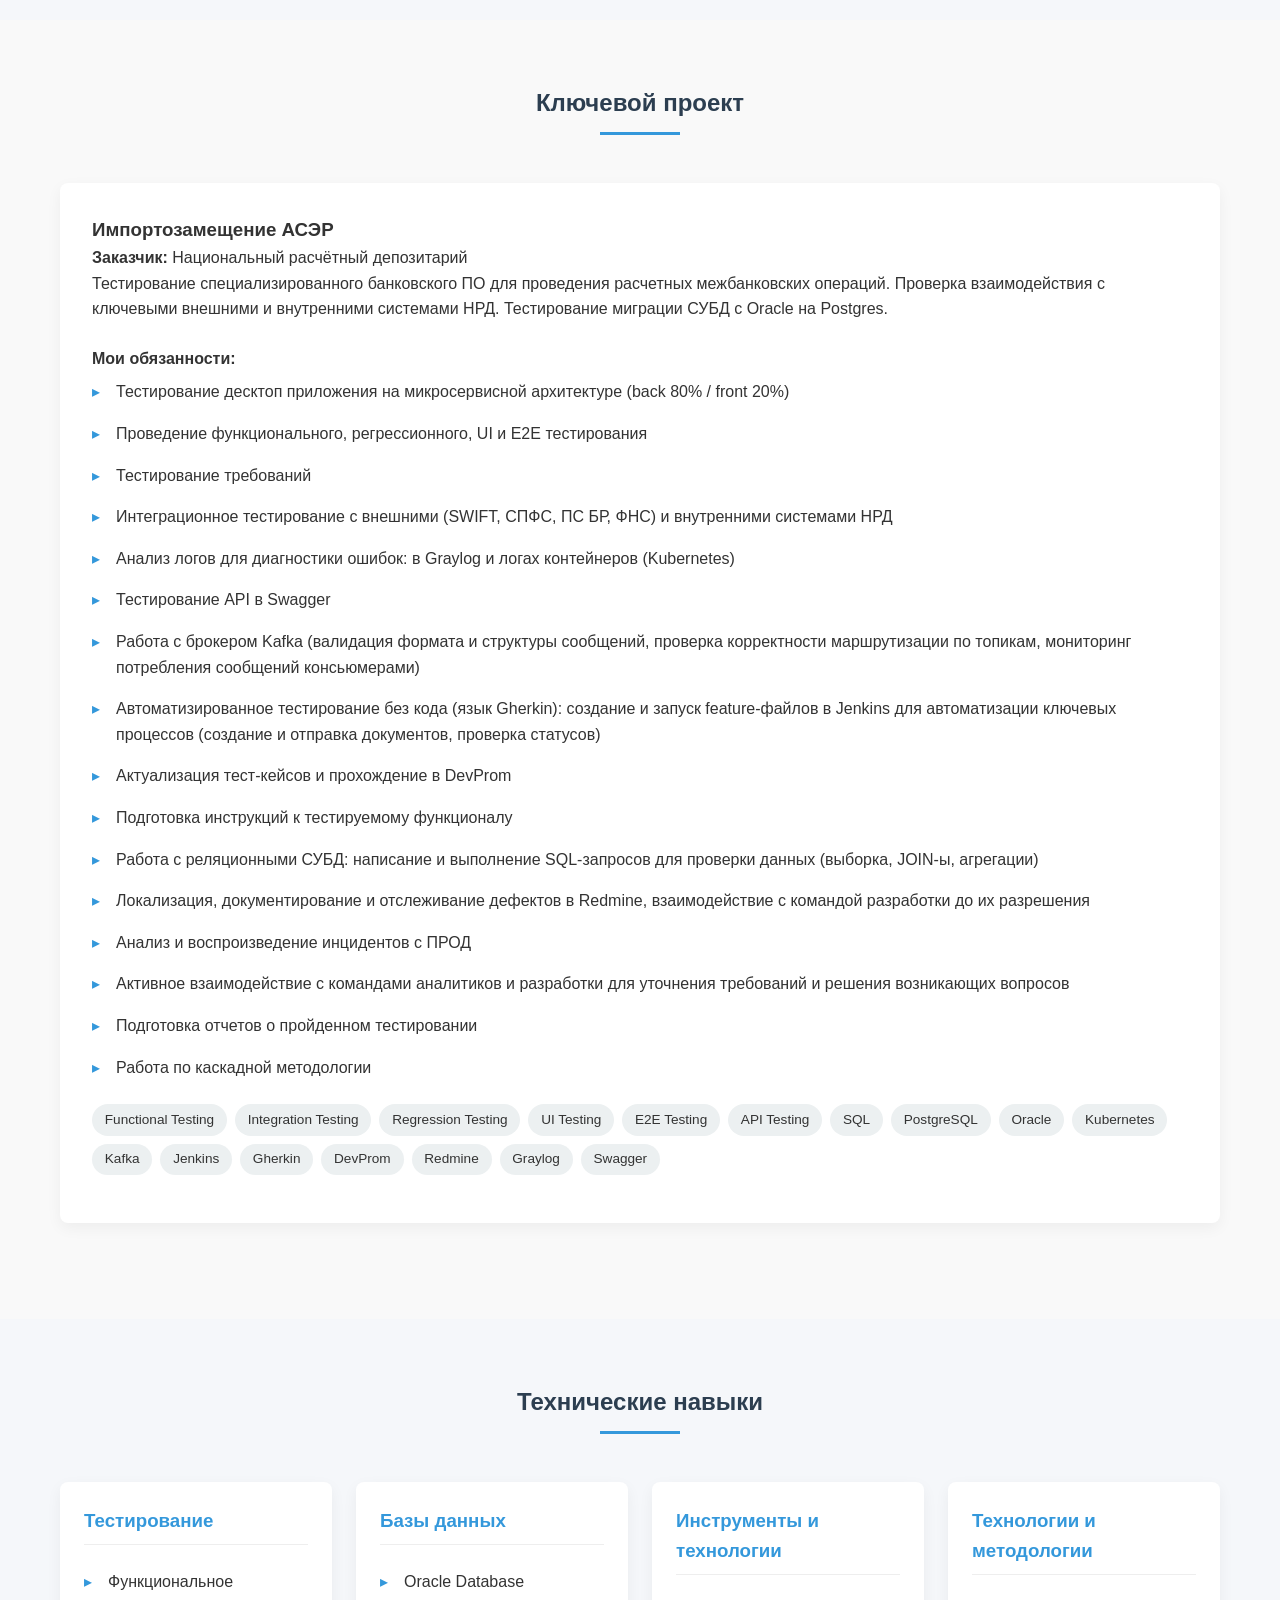
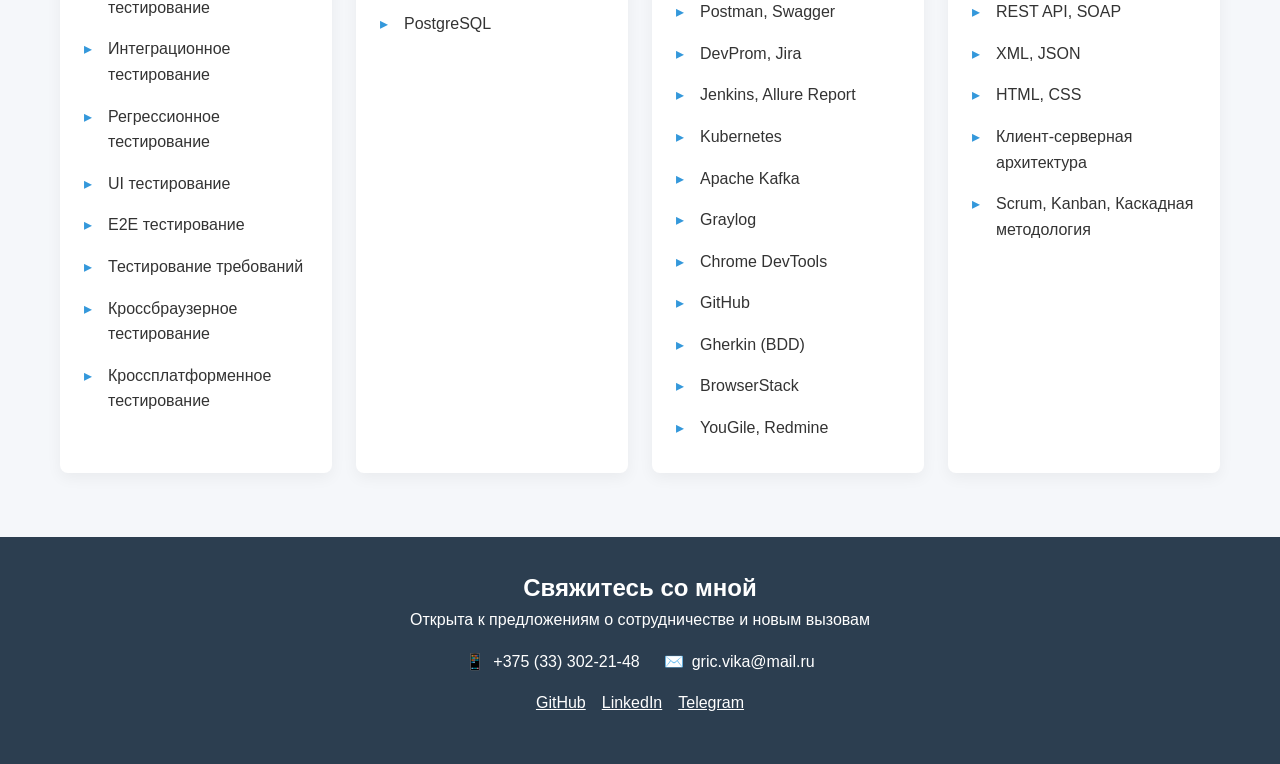
==== commit b8451cc2: "Добавление файлов сайта" ====
--- a/index.html
+++ b/index.html
@@ -10,11 +10,12 @@
     <header>
         <div class="container">
             <div class="header-content">
+                <div>
                     <img src="фото1.jpg" alt="avatar" class="header__avatar" />
                 </div>
                 <div>
                     <h1>Каплун-Гриц Виктория</h1>
-                    <p class="tagline"> Manual QA Engineer</p>
+                    <p class="tagline">QA Engineer</p>
                     <div class="contact-info">
                         <div class="contact-item">
                             <span>📱</span>
@@ -39,13 +40,13 @@
             <h2 class="section-title">Обо мне</h2>
             <div class="about-content">
                 <div>
-                    <p>QA Engineer в сфере финтеха. Делаю то, что люблю, люблю то, что делаю. <span>😉</span> Стремлюсь к постоянному саморазвитию и обучению, считаю необходимым двигаться вперед и не останавливаться на достигнутом.</p>
-                    <p> Сейчас активно прокачиваю навыки в автоматизации — погрузилась в изучение Java, что позволяет не только тщательно тестировать продукт, но и повышать эффективность процессов.</p>
-                    <p> В работе предпочитаю принципы честности и открытости. Способна эффективно решать большой объем разноплановых задач.</p> 
-                    <p><span>💥</span>Мой принцип работы - чего не знаю - найду, чего не найду - спрошу.<span>💥</span></p>
+                    <p>Делаю то, что люблю, люблю то, что делаю. 😉 Стремлюсь к постоянному саморазвитию и обучению, считаю необходимым двигаться вперед и не останавливаться на достигнутом.</p>
+                    <p>Сейчас активно прокачиваю навыки в автоматизации — погрузилась в изучение Java, что позволяет не только тщательно тестировать продукт, но и повышать эффективность процессов.</p>
+                    <p>В работе предпочитаю принципы честности и открытости. Способна эффективно решать большой объем разноплановых задач.</p> 
+                    <p>💥 Мой принцип работы - чего не знаю - найду, чего не найду - спрошу. 💥</p>
                     
-                    <div style="margin-top: 2rem;">
-                        <a href="https://drive.google.com/file/d/1GbGP9nnU_aeHZglMym1OYXLiEDgFWVyx/view?usp=drivesdk" class="btn">Скачать резюме (PDF)</a>
+                    <div style="margin-top:2rem;">
+                        <a href="https://drive.google.com/drive/folders/1zEYVsAE0KVYJl495lKYsTCV2d2RUWQue" class="btn";>Скачать резюме (PDF)</a>
                     </div>
                 </div>
                 
@@ -58,6 +59,10 @@
                                 <li>Функциональное тестирование</li>
                                 <li>Интеграционное тестирование</li>
                                 <li>Регрессионное тестирование</li>
+                                <li>UI тестирование</li>
+                                <li>E2E тестирование</li>
+                                <li>API тестирование</li>
+                                <li>Тестирование требований</li>
                             </ul>
                         </div>
                         
@@ -69,11 +74,10 @@
                                 <li>Базы данных: Oracle, PostgreSQL</li>
                                 <li>Мониторинг и логи: Graylog</li>
                                 <li>CI/CD: Jenkins, Allure Report</li>
-                                <li>Браузерные инструменты: DevTools</li>
                                 <li>API-тестирование: Swagger, Postman</li>
+                                <li>Автоматизация: Gherkin</li>
                                 <li>Система контроля версий: Git</li>
-                                <li>Управление тестированием: Devprom ALM, Redmine</li>
-                                <li>Управление документацией: SharePoint, Confluence</li>
+                                <li>Управление тестированием: DevProm, Redmine</li>
                             </ul>
                         </div>
                     </div>
@@ -84,20 +88,33 @@
 
     <section id="experience" style="background-color: #f5f7fa;">
         <div class="container">
-            <h2 class="section-title">Опыт работы</h2>
-            
+            <h2 class="section-title">Опыт работы — 2 года 6 месяцев</h2>
             <div class="timeline">
                 <div class="timeline-item">
                     <div class="timeline-content">
-                        <div class="timeline-date">Сентябрь 2024 — настоящее время</div>
-                        <h3>Тестировщик</h3>
+                        <div class="timeline-date">Июль 2024 — настоящее время (1 год 4 месяца)</div>
+                        <h3>QA Engineer</h3>
                         <p><strong>ITQ Group</strong>, Москва</p>
                         <p><strong>Проект:</strong> НРД. Импортозамещение АСЭР.</p>
+                        <p><strong>Заказчик:</strong> Национальный расчётный депозитарий</p>
+                        <p><strong>Кратко:</strong> Тестирование специализированного банковского ПО для проведения расчетных межбанковских операций. Проверка взаимодействия с ключевыми внешними и внутренними системами НРД. Тестирование миграции СУБД с Oracle на Postgres.</p>
                         <ul class="skill-list">
-                        <li>Тестирование специализированного банковского ПО для проведения расчетных
-                          межбанковских операций.</li> 
-                        <li>Проверка взаимодействия с ключевыми внешними ( SWIFT, СПФС, ФНС, ПС БР и т.д.) и внутренними (ЭДО, ЦФТ и т.д.) системами НРД.</li>
-                        <li>Тестирование миграции СУБД с Oracle на Postgres.</li>
+                            <li>Тестирование десктоп приложения на микросервисной архитектуре (back 80% / front 20%)</li>
+                            <li>Проведение функционального, регрессионного, UI и E2E тестирования</li>
+                            <li>Тестирование требований</li>
+                            <li>Интеграционное тестирование с внешними (SWIFT, СПФС, ПС БР, ФНС) и внутренними системами НРД</li>
+                            <li>Анализ логов для диагностики ошибок: в Graylog и логах контейнеров (Kubernetes)</li>
+                            <li>Тестирование API в Swagger</li>
+                            <li>Работа с брокером Kafka (валидация формата и структуры сообщений, проверка корректности маршрутизации по топикам, мониторинг потребления сообщений консьюмерами)</li>
+                            <li>Автоматизированное тестирование без кода (язык Gherkin): создание и запуск feature-файлов в Jenkins для автоматизации ключевых процессов</li>
+                            <li>Актуализация тест-кейсов и прохождение в DevProm</li>
+                            <li>Подготовка инструкций к тестируемому функционалу</li>
+                            <li>Работа с реляционными СУБД: написание и выполнение SQL-запросов для проверки данных</li>
+                            <li>Локализация, документирование и отслеживание дефектов в Redmine</li>
+                            <li>Анализ и воспроизведение инцидентов с ПРОД</li>
+                            <li>Активное взаимодействие с командами аналитиков и разработки</li>
+                            <li>Подготовка отчетов о пройденном тестировании</li>
+                            <li>Работа по каскадной методологии</li>
                         </ul>
                         <div class="tech-stack">
                             <span class="tech-tag">Oracle</span>
@@ -106,20 +123,12 @@
                             <span class="tech-tag">Kafka</span>
                             <span class="tech-tag">Jenkins</span>
                             <span class="tech-tag">Gherkin</span>
-                        </div>
-                    </div>
-                </div>
-                
-                <div class="timeline-item">
-                    <div class="timeline-content">
-                        <div class="timeline-date">Май 2023 — Сентябрь 2024</div>
-                        <h3>Фриланс</h3>
-                        <p><strong>Индивидуальное предпринимательство</strong></p>
-                        <ul class="skill-list">
-                            <li>Установка и настройка компьютеров и ПО</li>
-                            <li>Восстановление компьютеров после сбоя</li>
-                            <li>Тестирование железа на сбои</li>
-                        </ul>
+                            <span class="tech-tag">Swagger</span>
+                            <span class="tech-tag">Graylog</span>
+                            <span class="tech-tag">DevProm</span>
+                            <span class="tech-tag">Redmine</span>
+                            <span class="tech-tag">SQL</span>
+                        </div>
                     </div>
                 </div>
                 
@@ -129,9 +138,24 @@
                         <h3>Стажер web-тестировщик</h3>
                         <p><strong>Интерактивное агентство DEUS</strong></p>
                         <ul class="skill-list">
-                            <li>Функциональное тестирование верстки web-ресурса</li>
-                            <li>Тестирование сайта на bitrix24</li>
-                            <li>Составление баг-репортов</li>
+                            <li>UI тестирование (Figma, DevTools)</li>
+                            <li>Проведение кроссбраузерного и кроссплатформенного тестирования (BrowserStack)</li>
+                            <li>Тестирование админ-панели сайта на Bitrix24</li>
+                            <li>Составление баг-репортов и оформление задач на канбан-доске в YouGile</li>
+                            <li>Взаимодействие с лидом и разработкой для решения возникающих вопросов</li>
+                            <li>Участие в командных синках</li>
+                        </ul>
+                    </div>
+                </div>
+                
+                <div class="timeline-item">
+                    <div class="timeline-content">
+                        <div class="timeline-date">Май 2023 — Сентябрь 2024</div>
+                        <h3>Индивидуальное предпринимательство / частная практика / фриланс</h3>
+                        <ul class="skill-list">
+                            <li>Установка (настройка) компьютеров и программного обеспечения</li>
+                            <li>Восстановление компьютеров после сбоя</li>
+                            <li>Тестирование железа на сбои с помощью victoria hdd, furmark, aida64, MemTest и др.</li>
                         </ul>
                     </div>
                 </div>
@@ -145,38 +169,35 @@
             
             <div class="project-highlight">
                 <h3>Импортозамещение АСЭР</h3>
-                <p>Этот проект представляет собой комплексное ручное тестирование по end-to-end сценариям.</p>
+                <p><strong>Заказчик:</strong> Национальный расчётный депозитарий</p>
+                <p>Тестирование специализированного банковского ПО для проведения расчетных межбанковских операций. Проверка взаимодействия с ключевыми внешними и внутренними системами НРД. Тестирование миграции СУБД с Oracle на Postgres.</p>
                 
                 <h4 style="margin-top: 1.5rem;">Мои обязанности:</h4>
                 <ul class="skill-list">
-                    <li>Тестирование десктопного приложения построенного на микросервисной архитектуре. (80%
-back-end / 20% front-end)</li>
+                    <li>Тестирование десктоп приложения на микросервисной архитектуре (back 80% / front 20%)</li>
                     <li>Проведение функционального, регрессионного, UI и E2E тестирования</li>
                     <li>Тестирование требований</li>
-                    <li>Интеграционное тестирование с внешними и внутренними системами НРД</li>
-                    <li>Анализ логов взаимодействия систем в Graylog для выявления и устранения ошибок</li>
-                    <li>Работа с брокером Kafka(валидация формата и структуры сообщений, проверка
-корректности маршрутизации по топикам, мониторинг потребления сообщений
-консьюмерами)</li>
-                    <li>Создание и запуск feature-файлов(Gherkin) в Jenkins для автоматизации ключевых процессов
-(создание и отправка документов, проверка статусов)</li>
-                    <li>Взаимодействие с Kubernetes ( мониторила состояние подов и сервисов, анализировала логи
-для диагностики ошибок ). Понимание базовых компонентов (Deployment, Pod, Service)</li>
-                    <li>Актуализация тестовой документации и прохождение в DevProm</li>
+                    <li>Интеграционное тестирование с внешними (SWIFT, СПФС, ПС БР, ФНС) и внутренними системами НРД</li>
+                    <li>Анализ логов для диагностики ошибок: в Graylog и логах контейнеров (Kubernetes)</li>
+                    <li>Тестирование API в Swagger</li>
+                    <li>Работа с брокером Kafka (валидация формата и структуры сообщений, проверка корректности маршрутизации по топикам, мониторинг потребления сообщений консьюмерами)</li>
+                    <li>Автоматизированное тестирование без кода (язык Gherkin): создание и запуск feature-файлов в Jenkins для автоматизации ключевых процессов (создание и отправка документов, проверка статусов)</li>
+                    <li>Актуализация тест-кейсов и прохождение в DevProm</li>
                     <li>Подготовка инструкций к тестируемому функционалу</li>
-                    <li>Работа с реляционными СУБД: написание и выполнение SQL-запросов для проверки данных
-(выборка, JOIN-ы, агрегации)</li>
-                    <li>Локализация, документирование и отслеживание дефектов в Redmine, взаимодействие с
-командой разработки до их разрешения</li>
+                    <li>Работа с реляционными СУБД: написание и выполнение SQL-запросов для проверки данных (выборка, JOIN-ы, агрегации)</li>
+                    <li>Локализация, документирование и отслеживание дефектов в Redmine, взаимодействие с командой разработки до их разрешения</li>
                     <li>Анализ и воспроизведение инцидентов с ПРОД</li>
-                    <li>Активное взаимодействие с командами аналитиков и разработки для уточнения требований
-и решения возникающих вопросов</li>
+                    <li>Активное взаимодействие с командами аналитиков и разработки для уточнения требований и решения возникающих вопросов</li>
                     <li>Подготовка отчетов о пройденном тестировании</li>
                     <li>Работа по каскадной методологии</li>
                 </ul>
                 
                 <div class="tech-stack">
                     <span class="tech-tag">Functional Testing</span>
+                    <span class="tech-tag">Integration Testing</span>
+                    <span class="tech-tag">Regression Testing</span>
+                    <span class="tech-tag">UI Testing</span>
+                    <span class="tech-tag">E2E Testing</span>
                     <span class="tech-tag">API Testing</span>
                     <span class="tech-tag">SQL</span>
                     <span class="tech-tag">PostgreSQL</span>
@@ -185,9 +206,10 @@
                     <span class="tech-tag">Kafka</span>
                     <span class="tech-tag">Jenkins</span>
                     <span class="tech-tag">Gherkin</span>
-                    <span class="tech-tag">DevProm ALM</span>
+                    <span class="tech-tag">DevProm</span>
                     <span class="tech-tag">Redmine</span>
                     <span class="tech-tag">Graylog</span>
+                    <span class="tech-tag">Swagger</span>
                 </div>
             </div>
         </div>
@@ -201,27 +223,30 @@
                 <div class="skill-category">
                     <h3>Тестирование</h3>
                     <ul class="skill-list">
-                        <li>Ручное тестирование</li>
                         <li>Функциональное тестирование</li>
                         <li>Интеграционное тестирование</li>
                         <li>Регрессионное тестирование</li>
-                        <li>API-тестирование</li>
+                        <li>UI тестирование</li>
+                        <li>E2E тестирование</li>
+                        <li>Тестирование требований</li>
+                        <li>Кроссбраузерное тестирование</li>
+                        <li>Кроссплатформенное тестирование</li>
                     </ul>
                 </div>
                 
                 <div class="skill-category">
                     <h3>Базы данных</h3>
                     <ul class="skill-list">
-                        <li>Oracle</li>
+                        <li>Oracle Database</li>
                         <li>PostgreSQL</li>
                     </ul>
                 </div>
                 
                 <div class="skill-category">
-                    <h3>Инструменты и методологии</h3>
+                    <h3>Инструменты и технологии</h3>
                     <ul class="skill-list">
                         <li>Postman, Swagger</li>
-                        <li>Devprom ALM, Redmine</li>
+                        <li>DevProm, Jira</li>
                         <li>Jenkins, Allure Report</li>
                         <li>Kubernetes</li>
                         <li>Apache Kafka</li>
@@ -229,25 +254,25 @@
                         <li>Chrome DevTools</li>
                         <li>GitHub</li>
                         <li>Gherkin (BDD)</li>
-                        <li>Pixel Perfect</li>
+                        <li>BrowserStack</li>
+                        <li>YouGile, Redmine</li>
                     </ul>
                 </div>
                 
                 <div class="skill-category">
-                    <h3>Техники и технологии</h3>
-                    <ul class="skill-list">
-                        <li>Техники тест-дизайна</li>
-                        <li>XML, JSON, XSD</li>
+                    <h3>Технологии и методологии</h3>
+                    <ul class="skill-list">
                         <li>REST API, SOAP</li>
-                        <li>HTTP, HTTPS</li>
-                        <li>HTML5, CSS</li>
-                    </ul>
-                </div>
-            </div>
-        </div>
-    </section>
-
-    <footer>
+                        <li>XML, JSON</li>
+                        <li>HTML, CSS</li>
+                        <li>Клиент-серверная архитектура</li>
+                        <li>Scrum, Kanban, Каскадная методология</li>
+                        </ul>
+                </div>
+            </div>
+        </div>
+    </section>
+ <footer>
         <div class="container">
             <h2>Свяжитесь со мной</h2>
             <p>Открыта к предложениям о сотрудничестве и новым вызовам</p>
@@ -264,7 +289,6 @@
             </div>
             
             <div class="social-links">
-                <!-- В реальном сайте нужно добавить реальные ссылки -->
                 <a href="https://github.com/ViktoryiaKaplunHryts" style="color: white;">GitHub</a>
                 <a href="https://www.linkedin.com/in/victoryia-kaplun-hryts-qa-engineer/" style="color: white;">LinkedIn</a>
                 <a href="https://t.me/Victoryia_Kaplun_Hryts" style="color: white;">Telegram</a>
@@ -272,4 +296,4 @@
         </div>
     </footer>
 </body>
-</html>
+</html>
--- a/style.css
+++ b/style.css
@@ -12,6 +12,7 @@
     padding: 0;
     box-sizing: border-box;
     font-family: 'Segoe UI', Tahoma, Geneva, Verdana, sans-serif;
+    
 }
 
 body {
@@ -112,7 +113,6 @@
     grid-template-columns: 2fr 1fr;
     gap: 3rem;
     align-items: start;
-    text-indent: 1.5em;
 }
 
 .skills-grid {
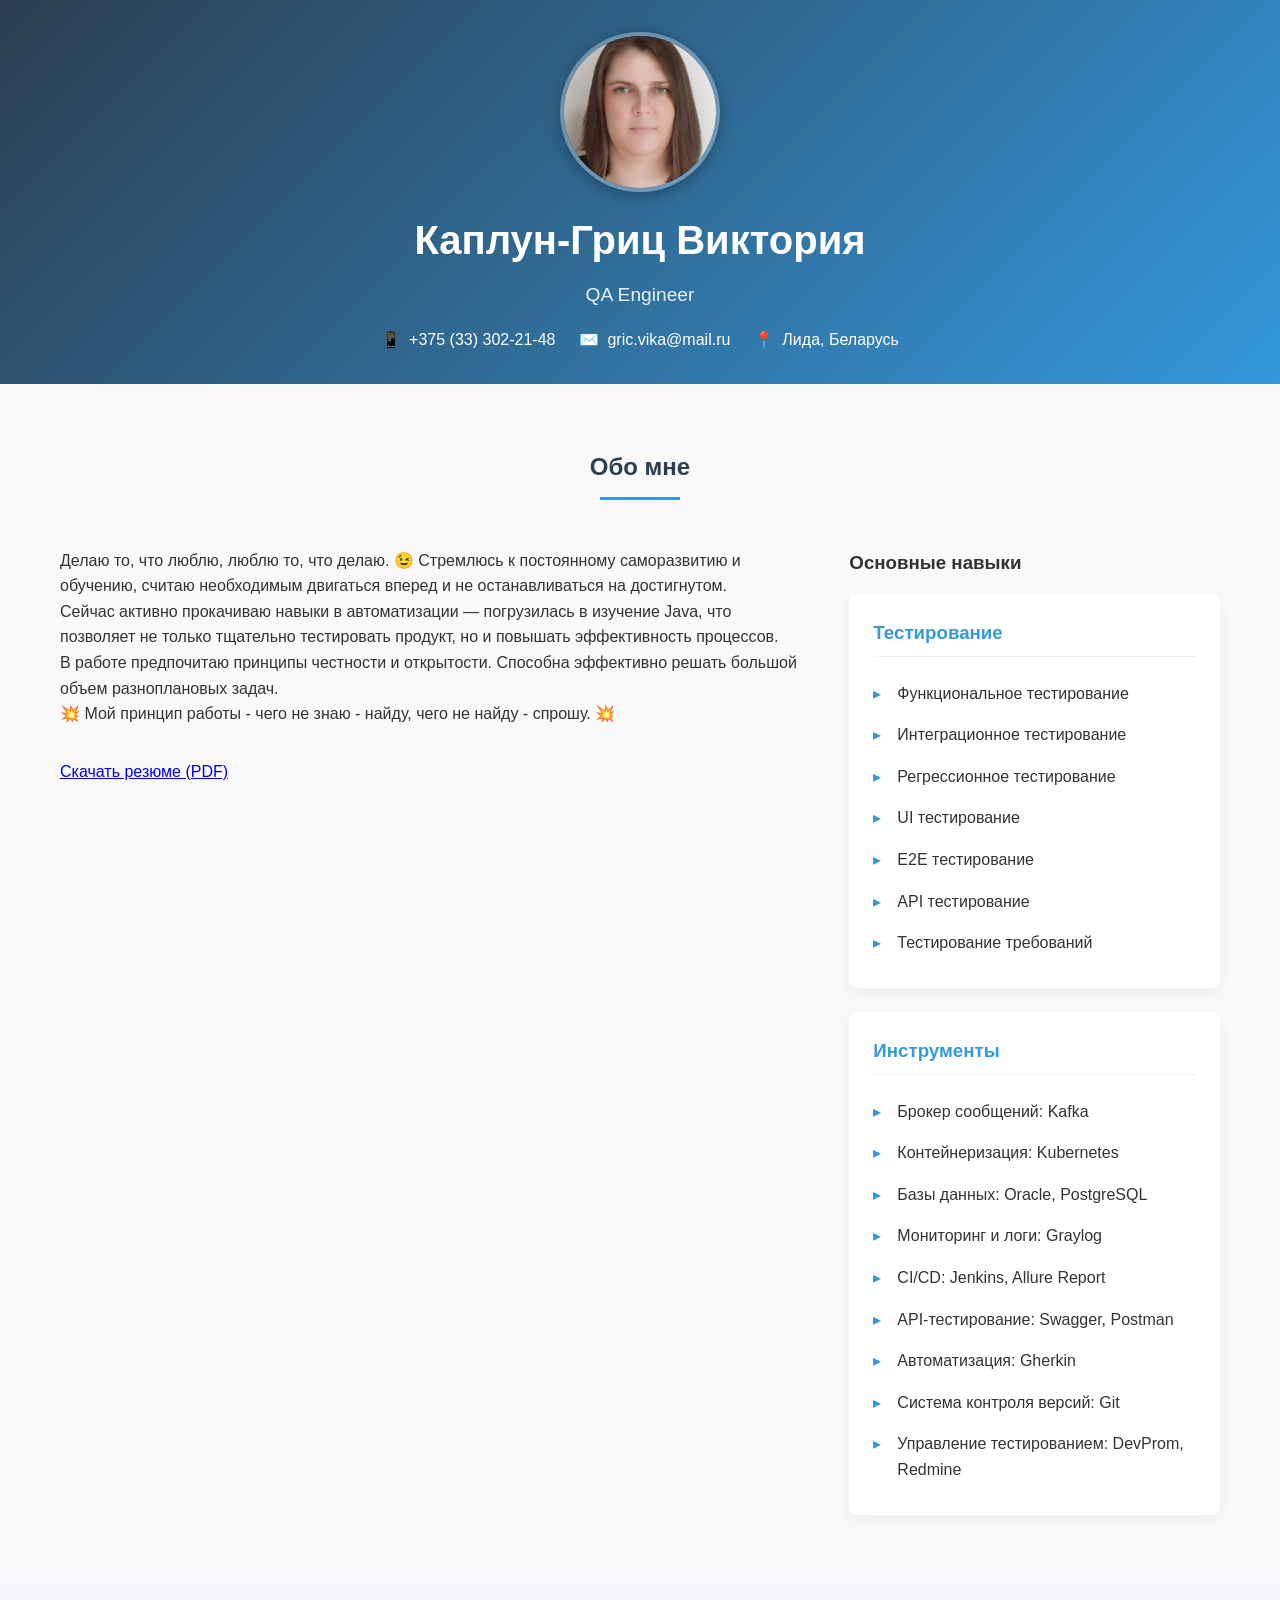
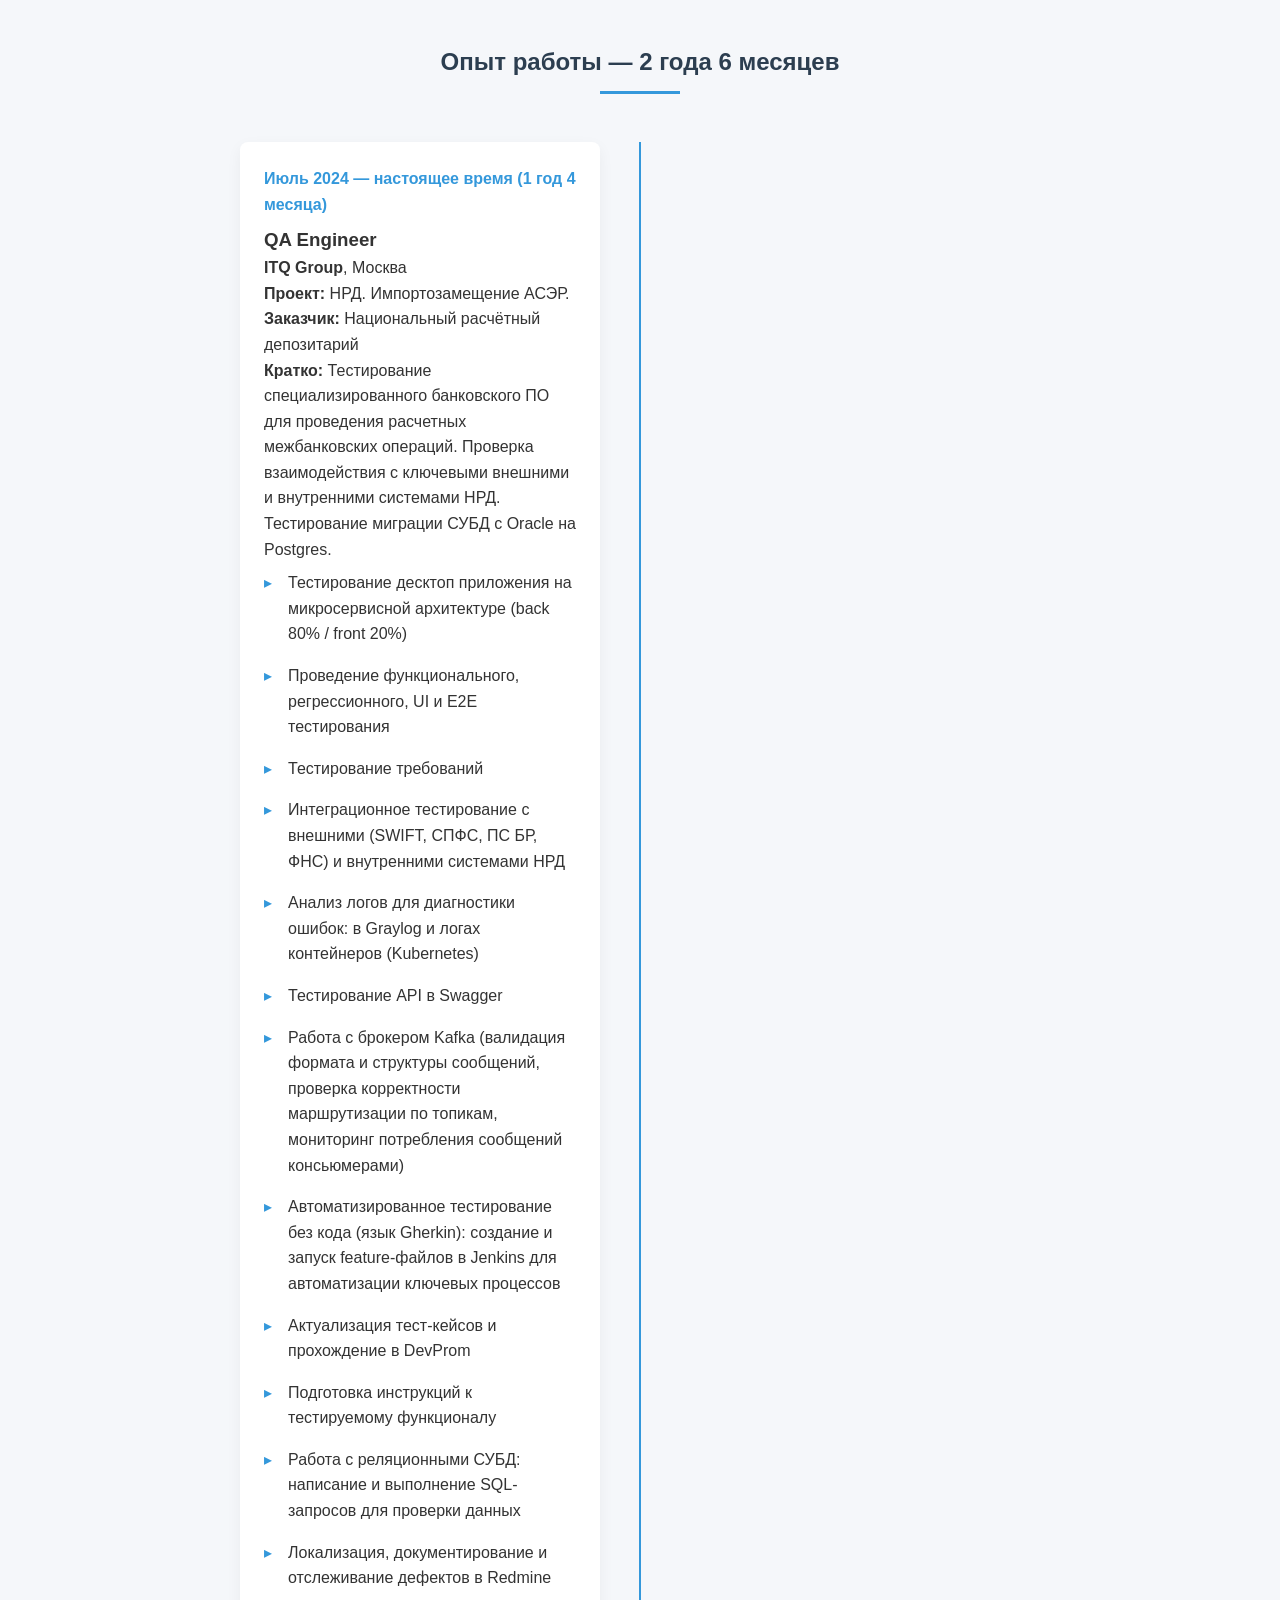
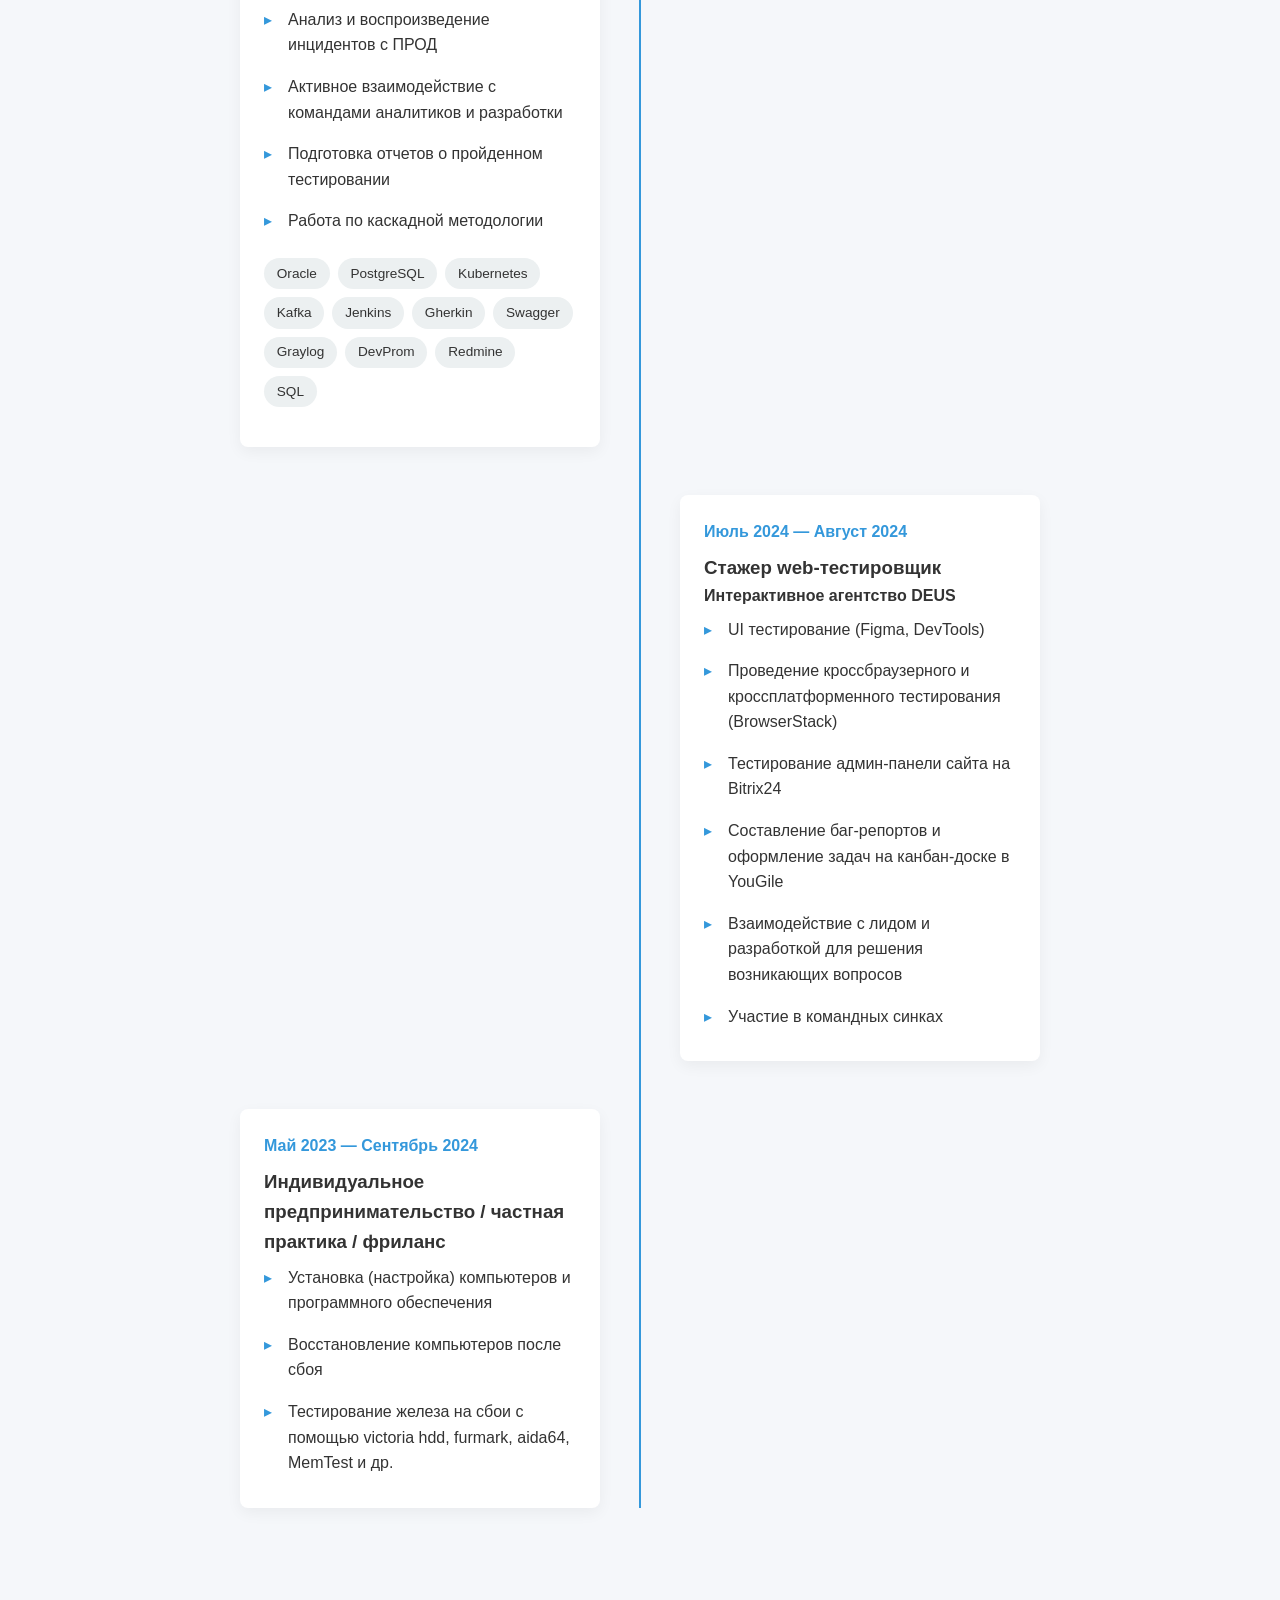
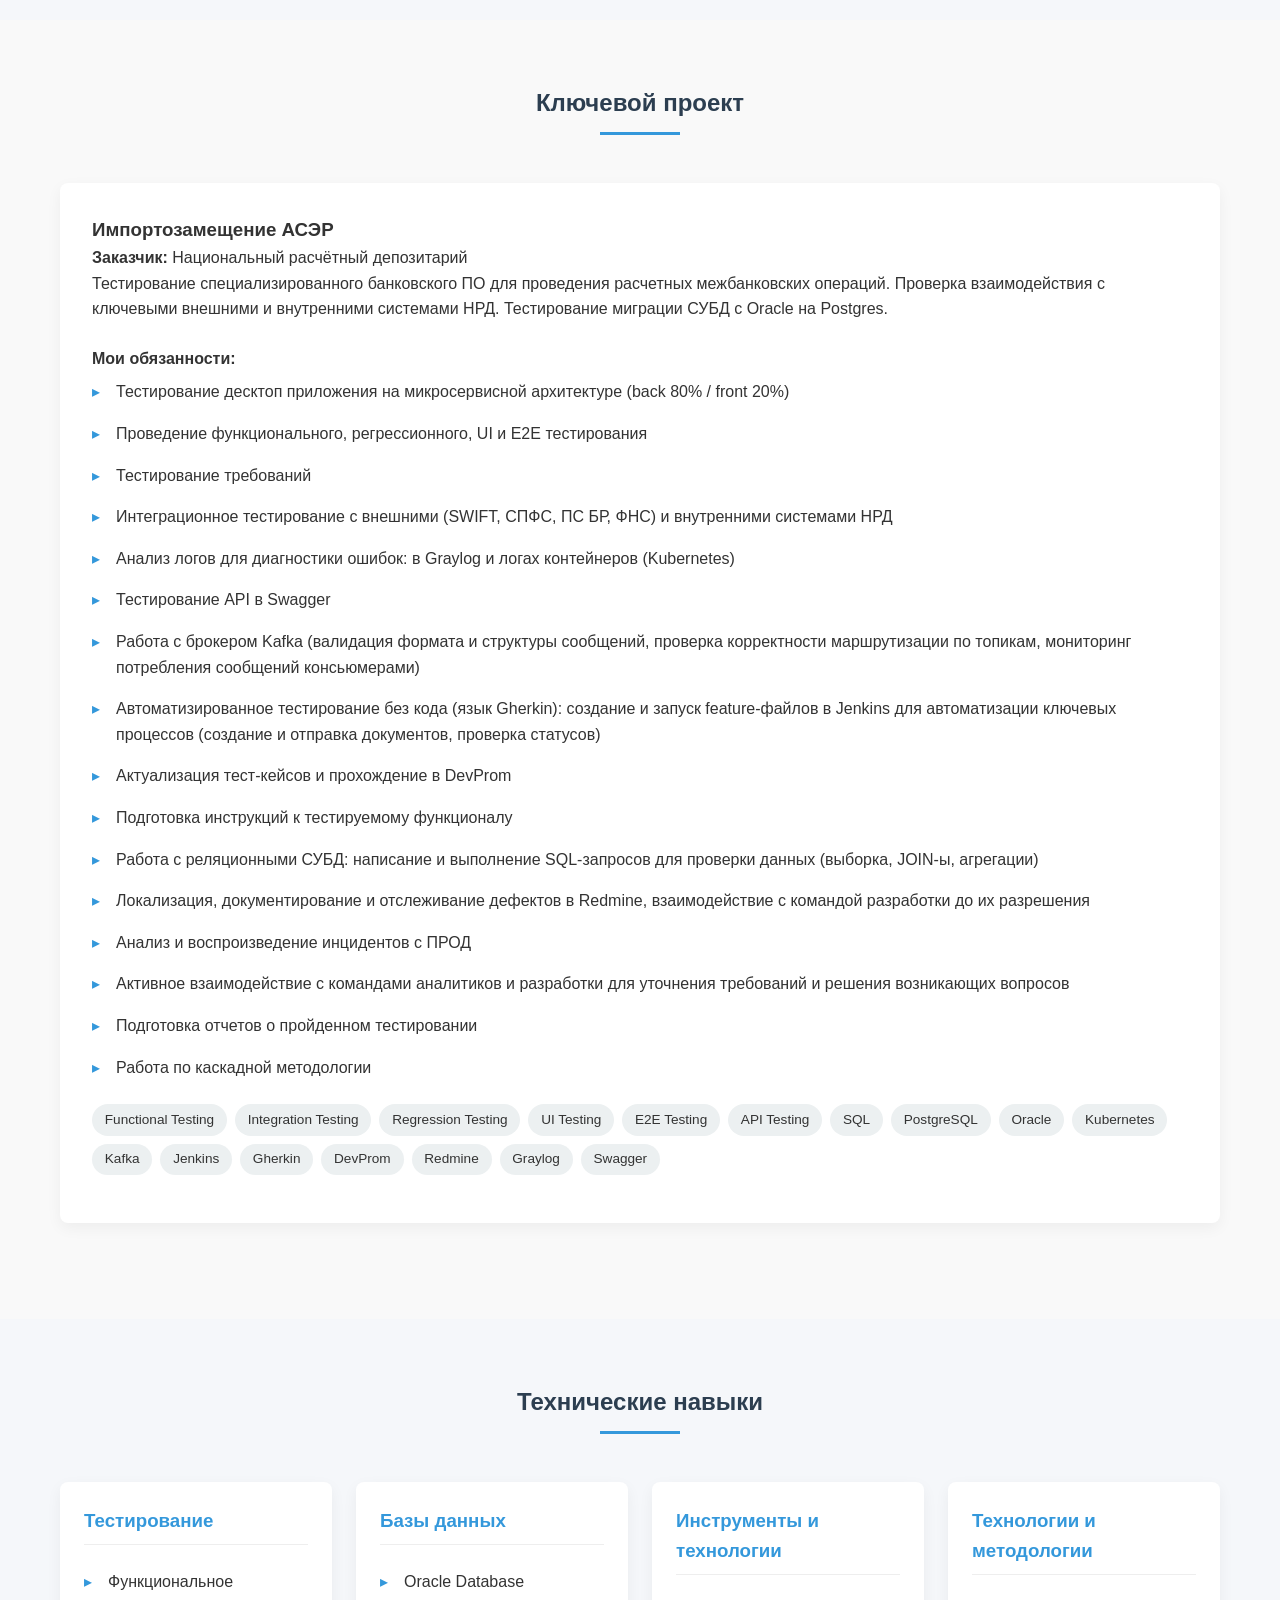
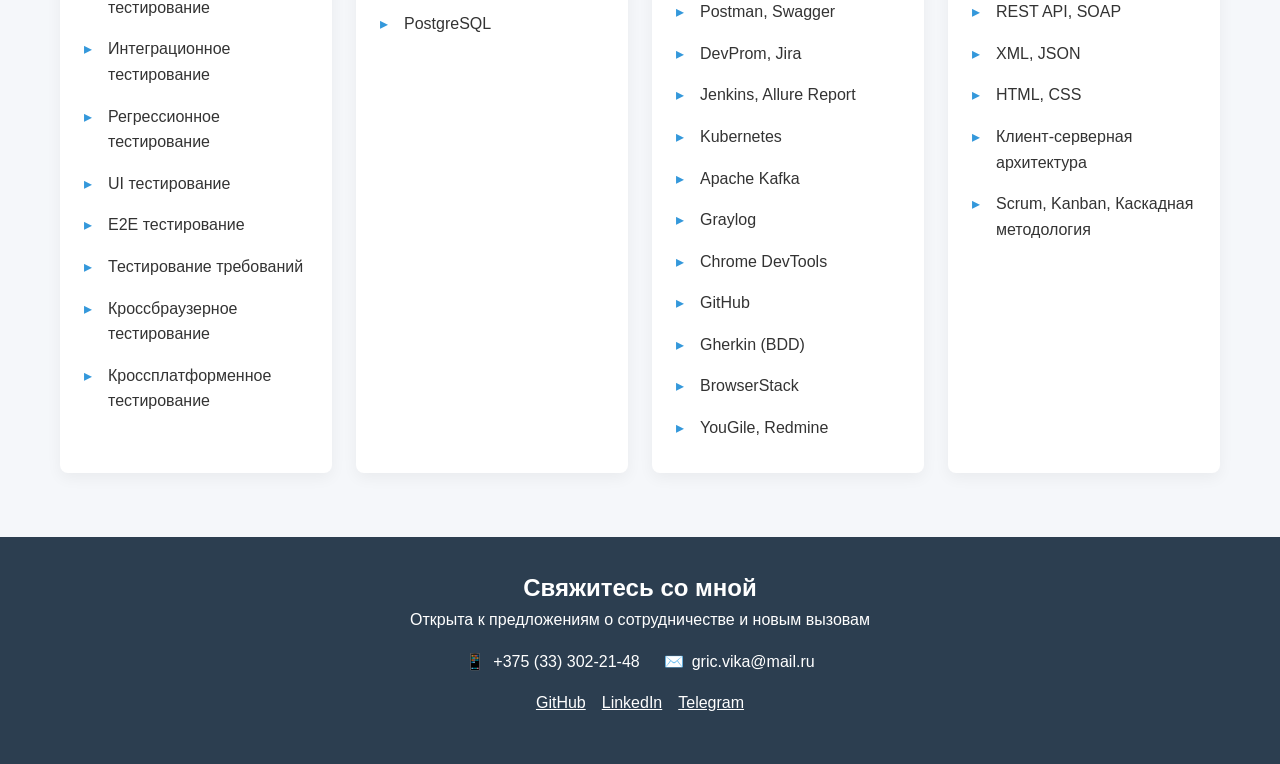
==== commit 94b8591c: "Update index.html Исправлена ссылка на резюме" ====
--- a/index.html
+++ b/index.html
@@ -46,7 +46,7 @@
                     <p>💥 Мой принцип работы - чего не знаю - найду, чего не найду - спрошу. 💥</p>
                     
                     <div style="margin-top:2rem;">
-                        <a href="https://drive.google.com/drive/folders/1zEYVsAE0KVYJl495lKYsTCV2d2RUWQue" class="btn";>Скачать резюме (PDF)</a>
+                        <a href="https://drive.google.com/file/d/1_SeS9uSTpwELEdBUkO3hH8GZRYXCAWmT/view class="btn";>Скачать резюме (PDF)</a>
                     </div>
                 </div>
                 
@@ -296,4 +296,4 @@
         </div>
     </footer>
 </body>
-</html>+</html>
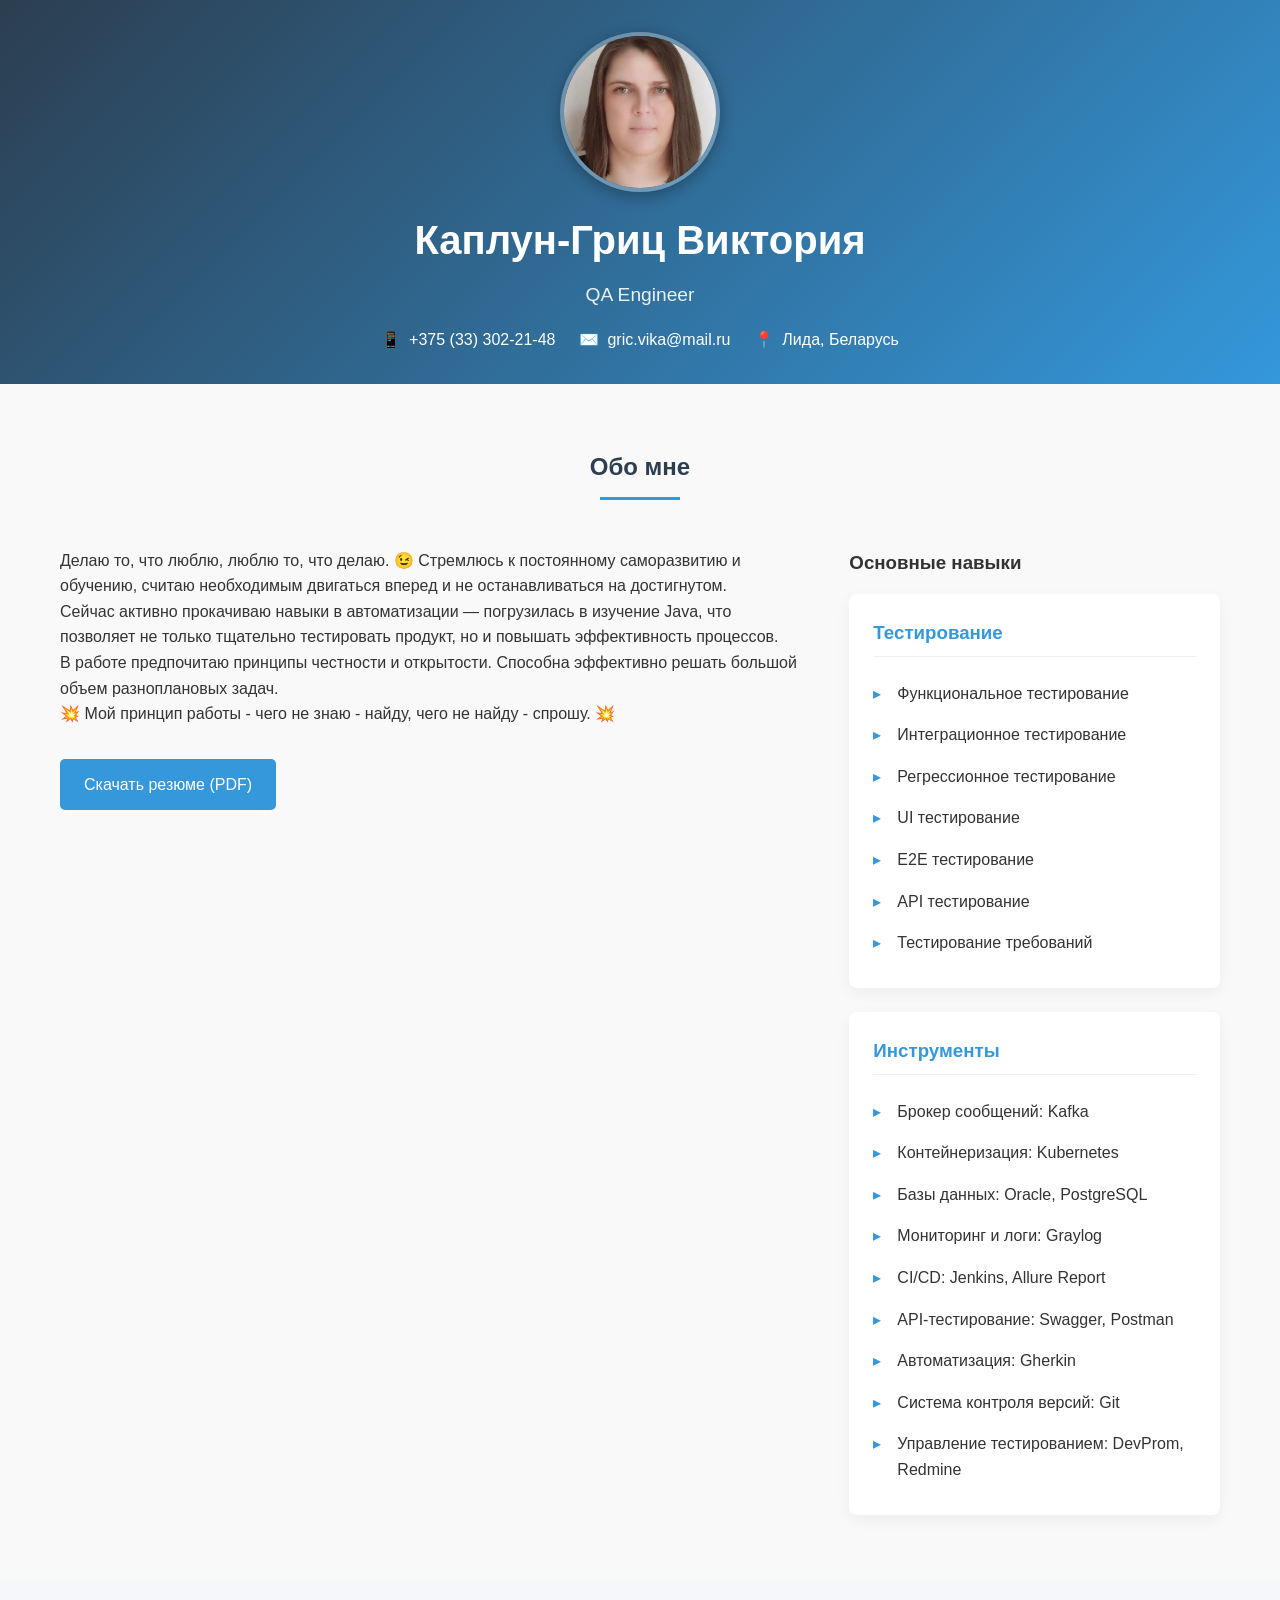
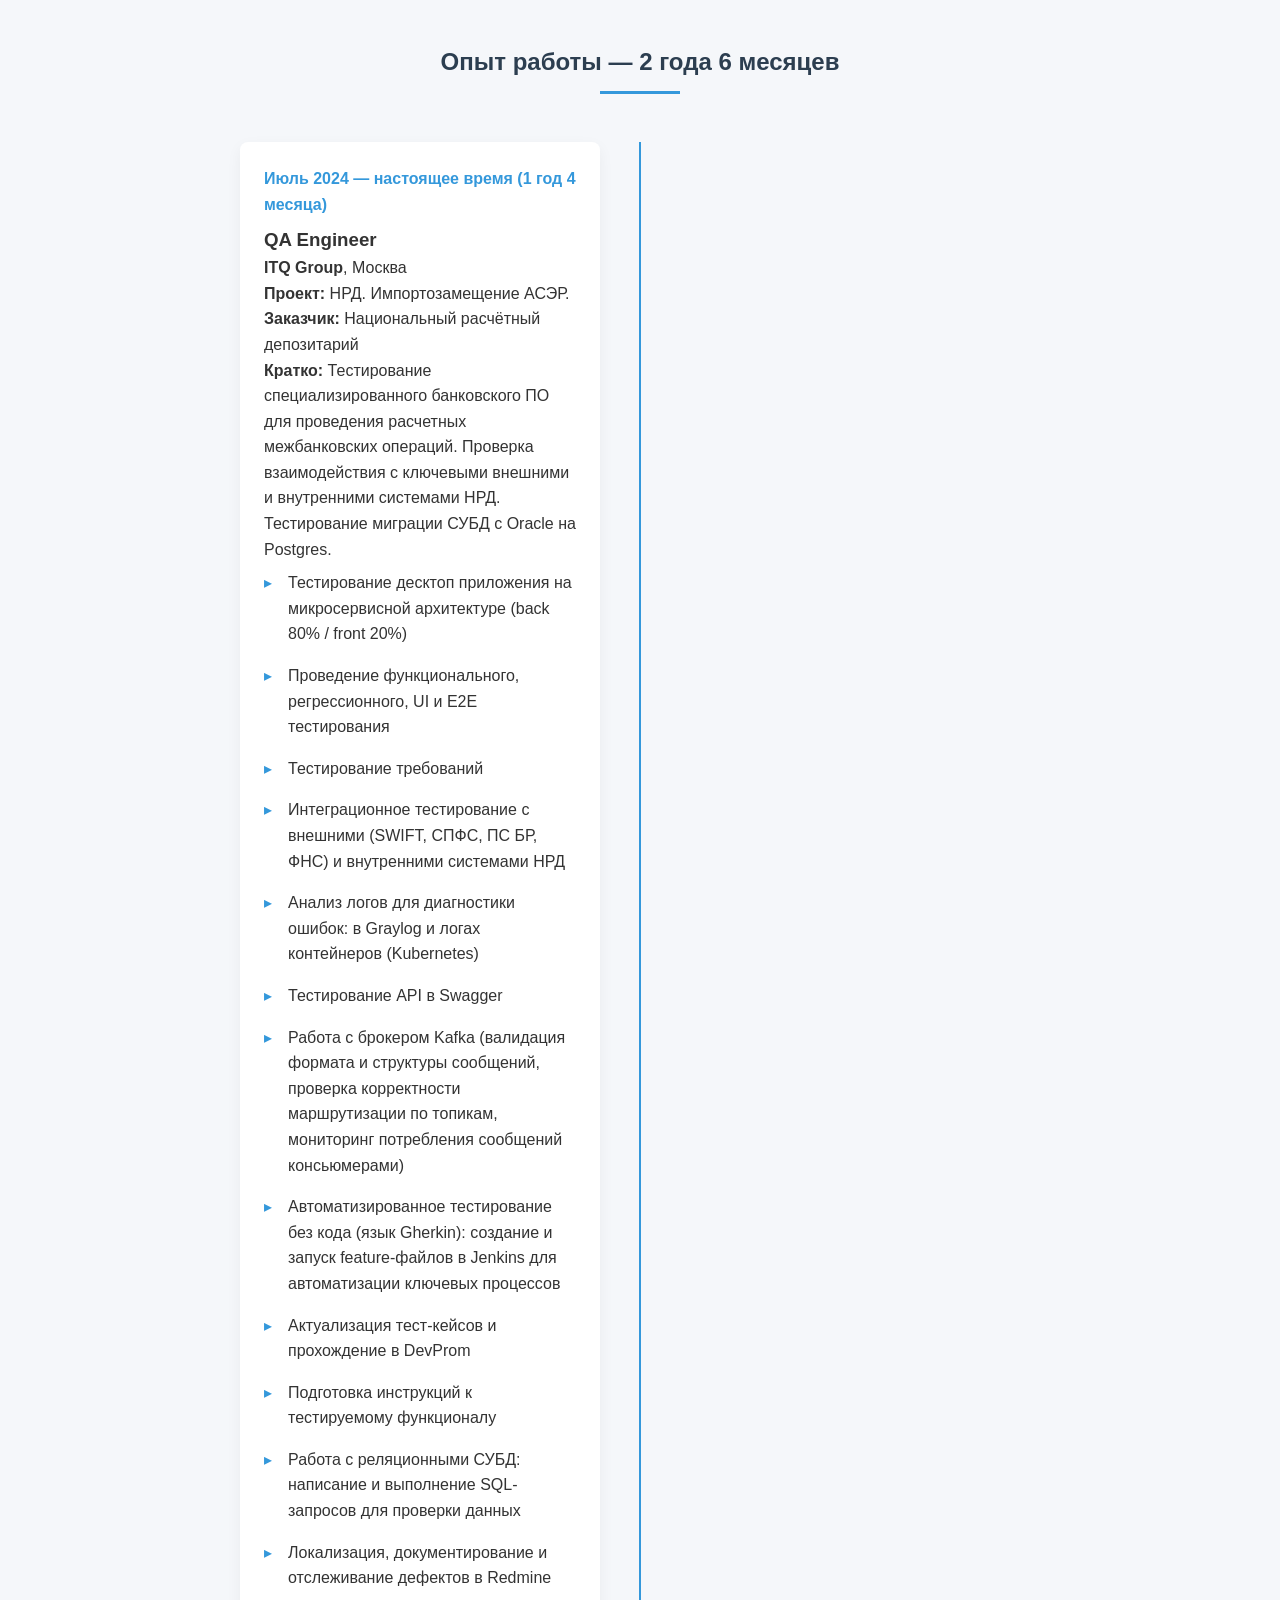
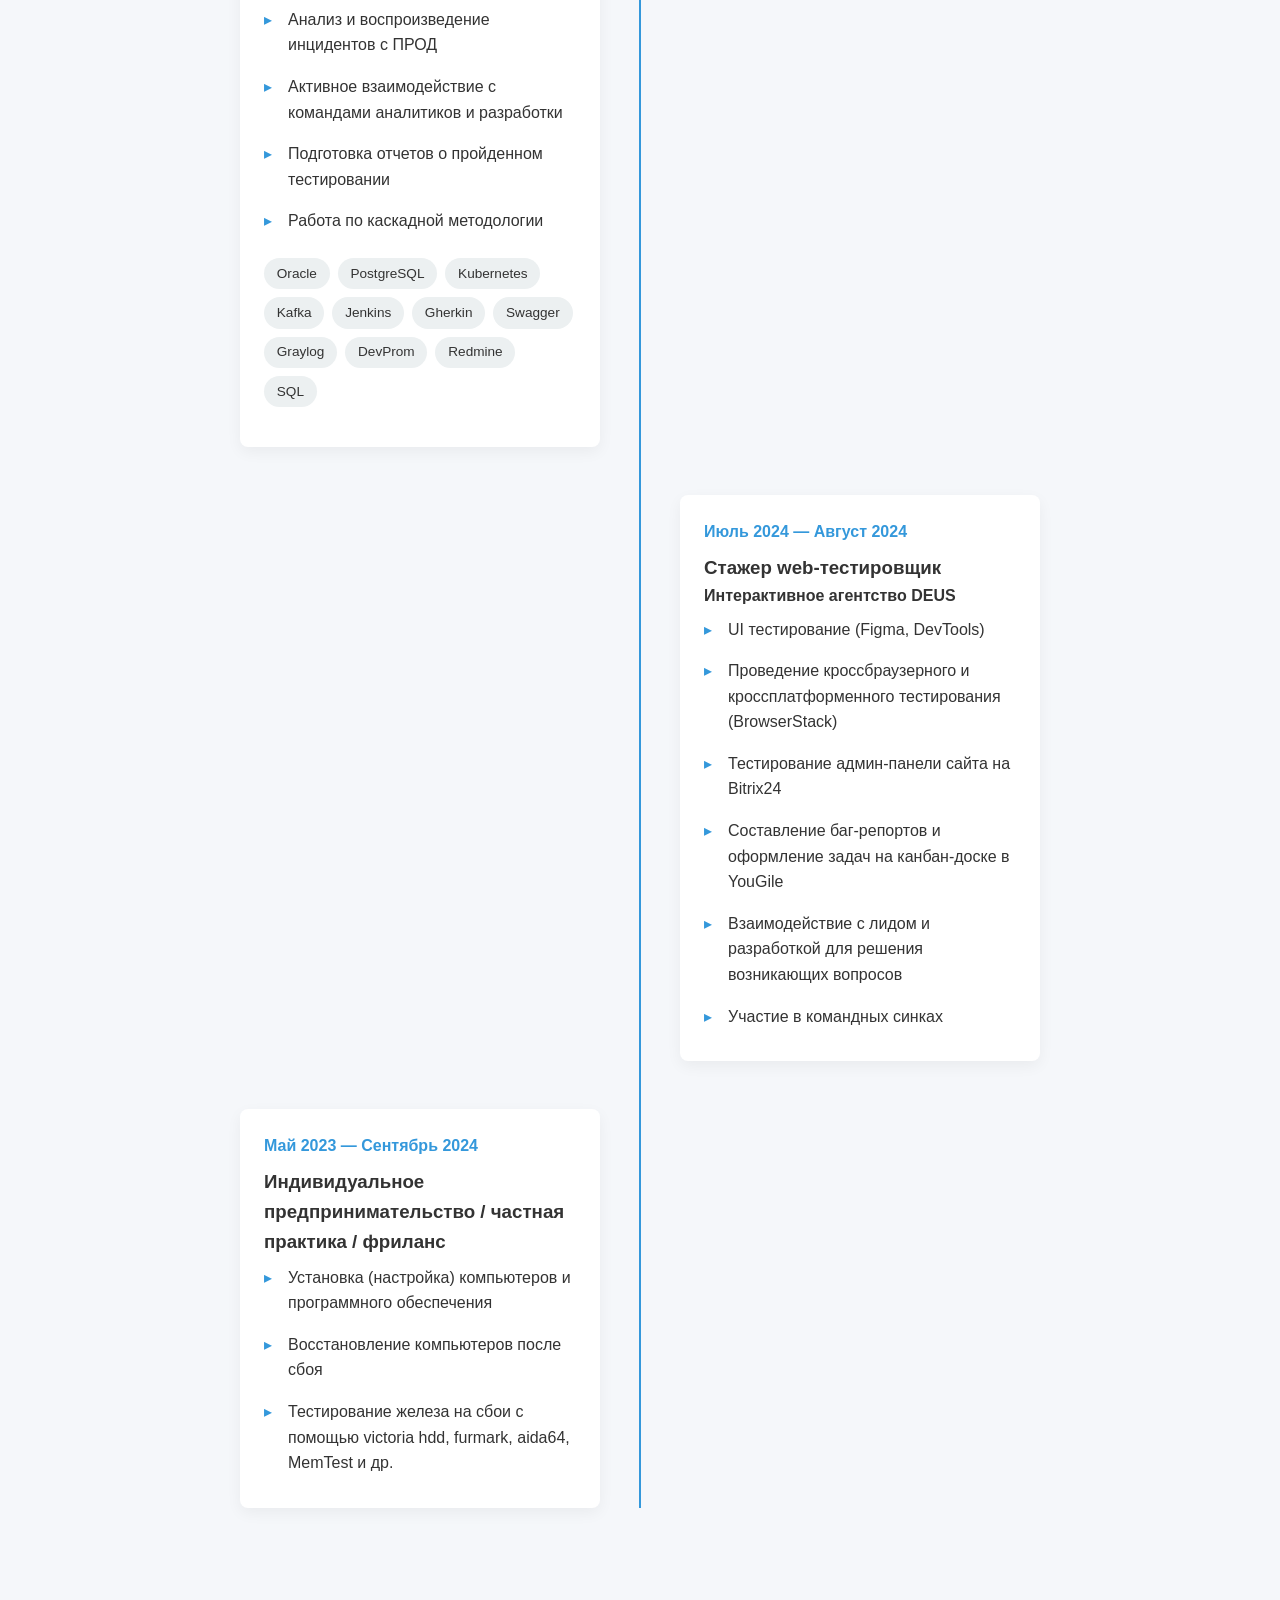
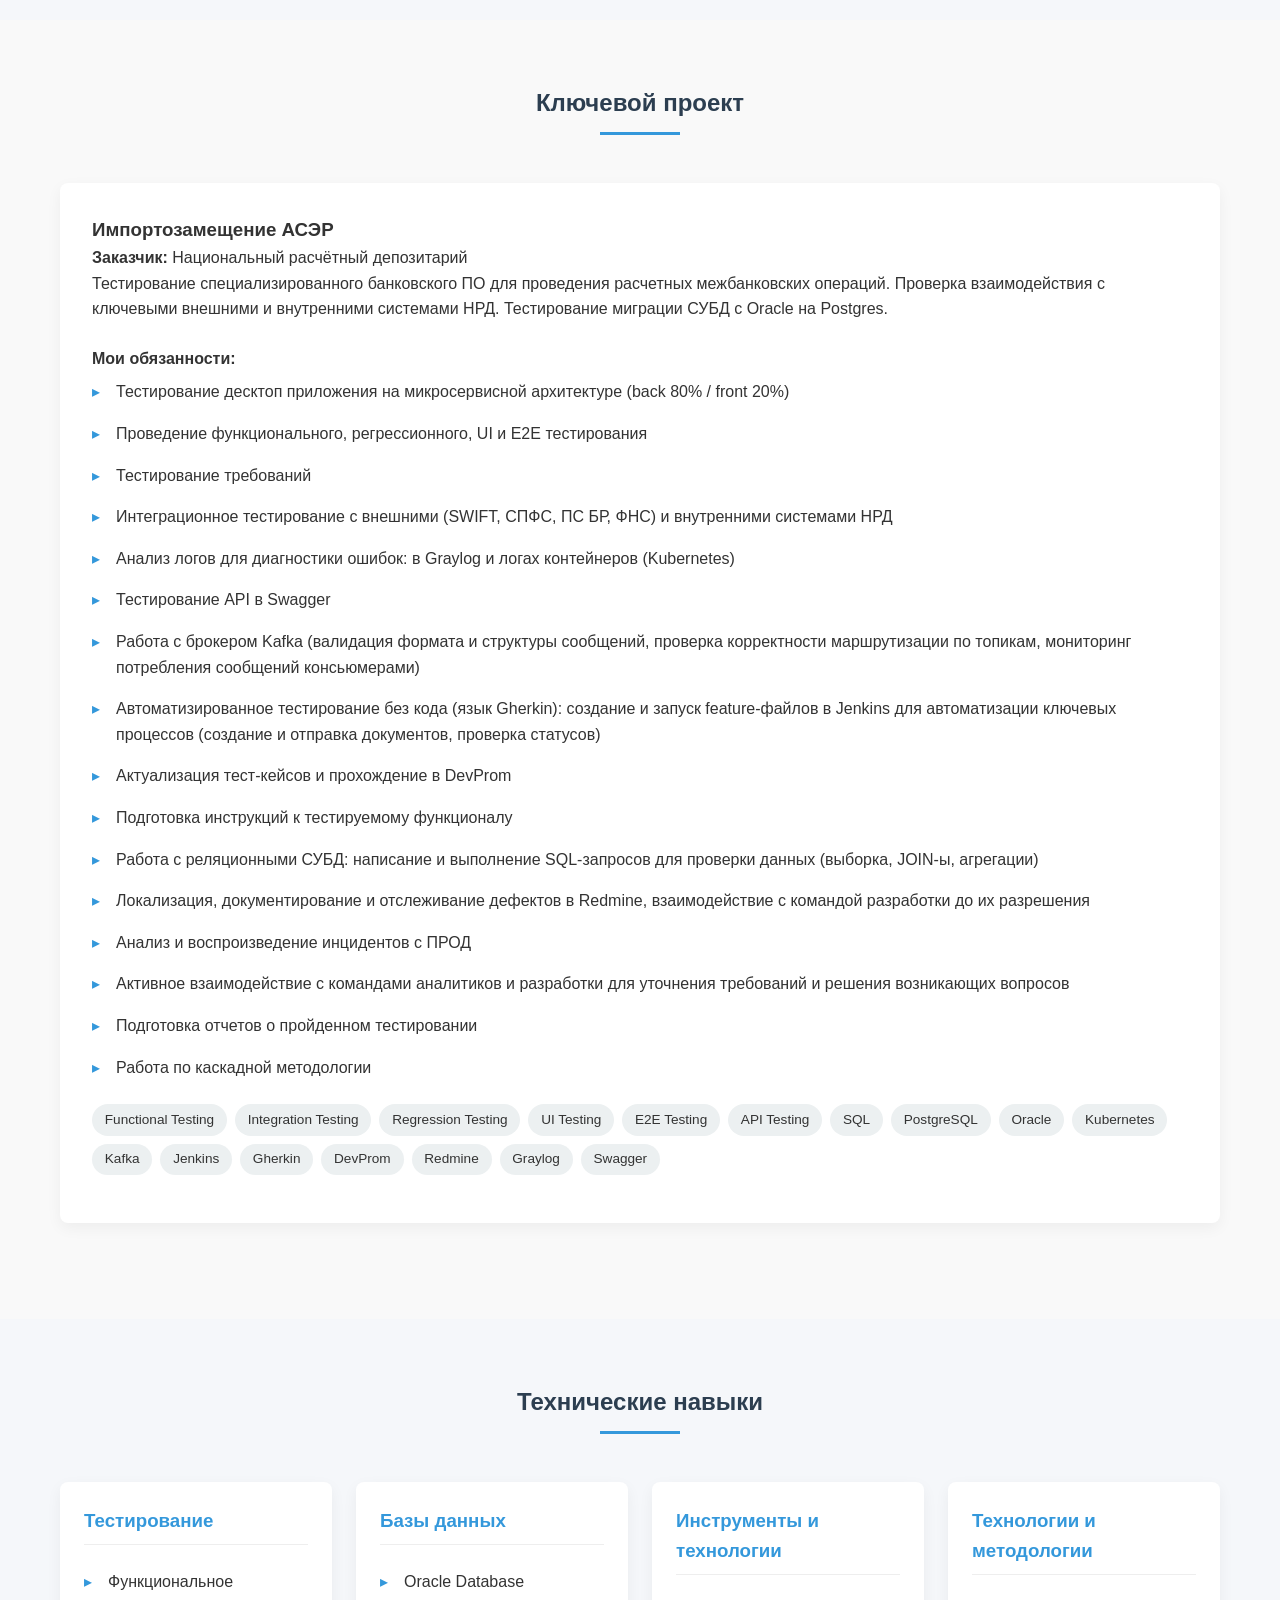
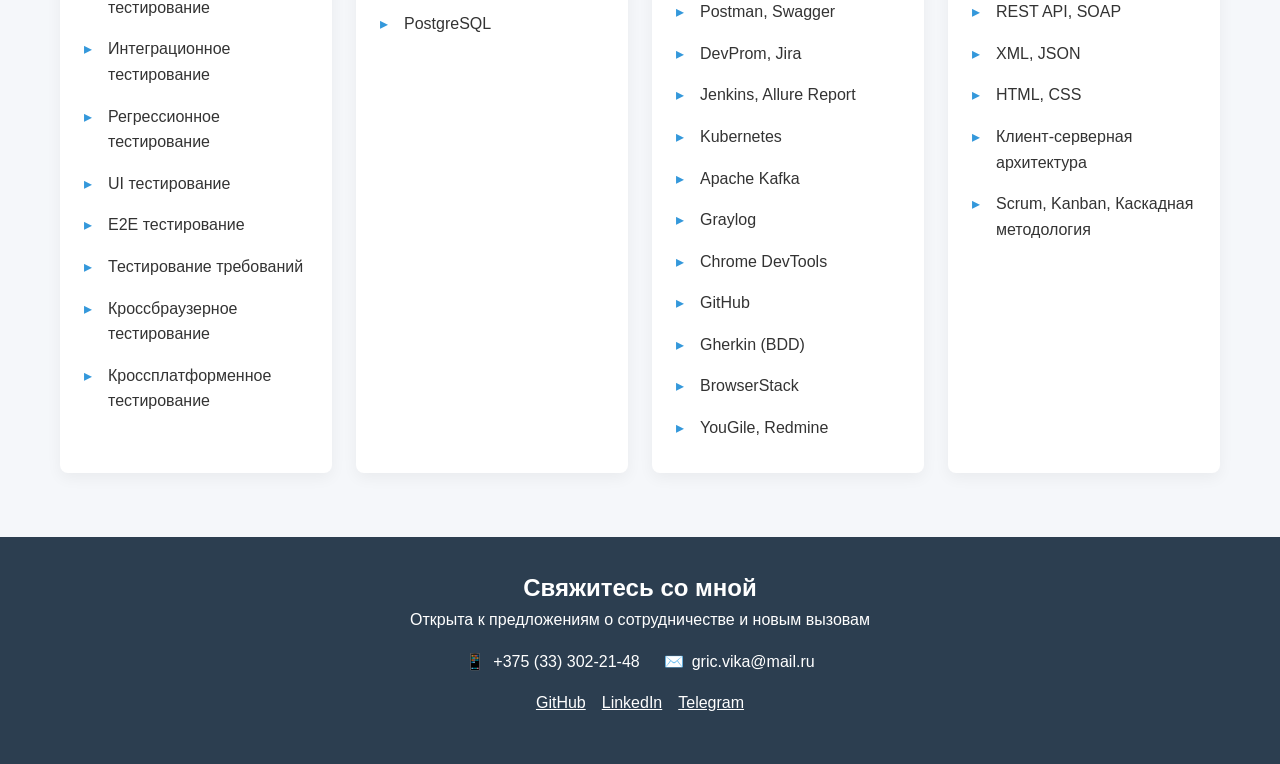
==== commit 922bde38: "Update index.html Исправлена ссылка на резюме" ====
--- a/index.html
+++ b/index.html
@@ -46,7 +46,7 @@
                     <p>💥 Мой принцип работы - чего не знаю - найду, чего не найду - спрошу. 💥</p>
                     
                     <div style="margin-top:2rem;">
-                        <a href="https://drive.google.com/file/d/1_SeS9uSTpwELEdBUkO3hH8GZRYXCAWmT/view class="btn";>Скачать резюме (PDF)</a>
+                        <a href="https://drive.google.com/file/d/1_SeS9uSTpwELEdBUkO3hH8GZRYXCAWmT/view" class="btn">Скачать резюме (PDF)</a>
                     </div>
                 </div>
                 
